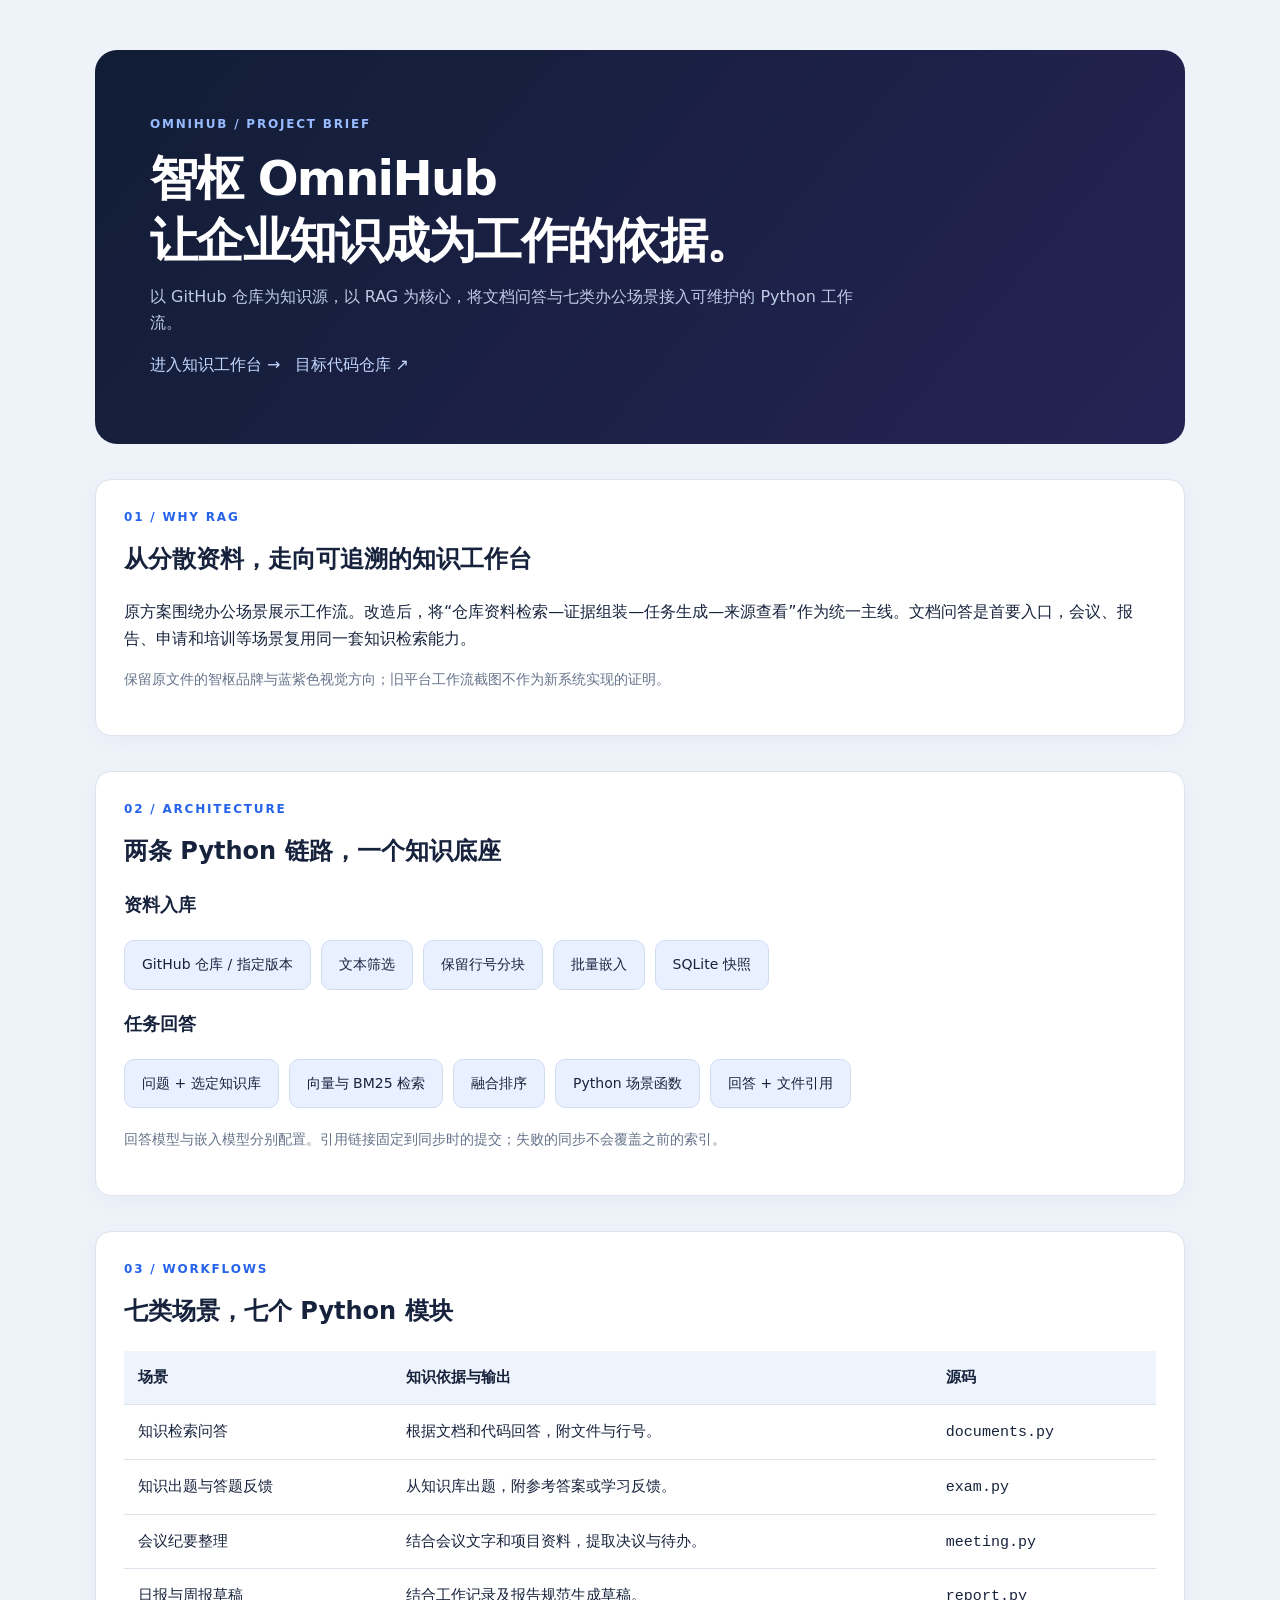
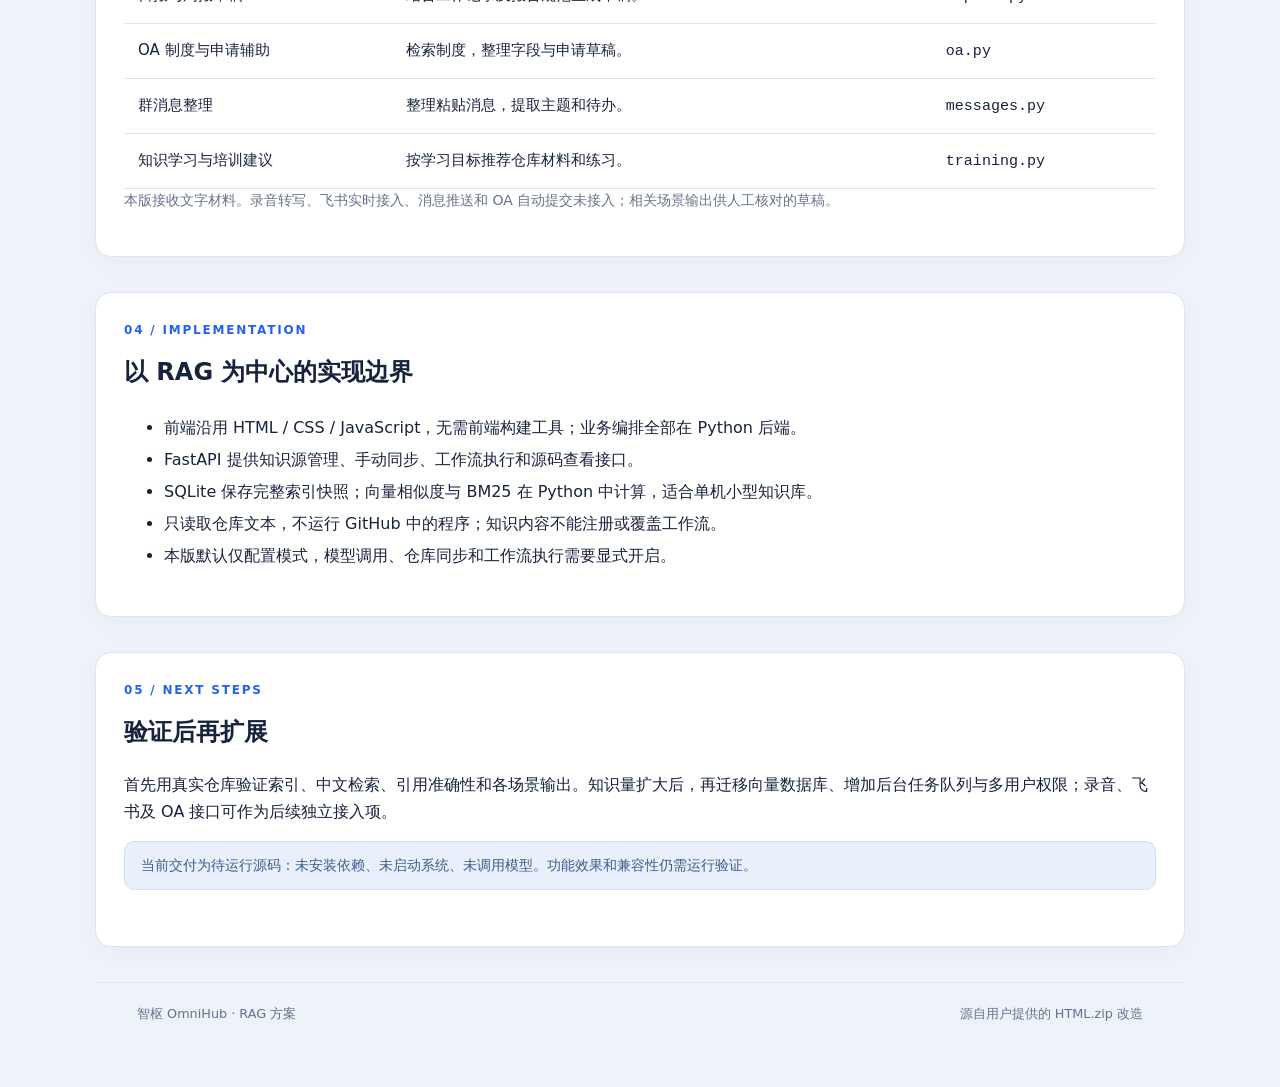
==== frontend/report.html @ 3ef0e48c "Add RAG workspace and project presentation frontend" ====
<!doctype html>
<html lang="zh-CN">
<head><meta charset="utf-8"><meta name="viewport" content="width=device-width, initial-scale=1"><meta name="description" content="智枢 OmniHub RAG 系统项目方案：GitHub 知识库、Python 工作流与可配置模型。"><title>智枢 OmniHub · RAG 项目方案</title><link rel="stylesheet" href="./style.css"></head>
<body class="report-body"><main class="report-wrap">
  <header class="report-hero"><div class="eyebrow">OMNIHUB / PROJECT BRIEF</div><h1>智枢 OmniHub<br>让企业知识成为工作的依据。</h1><p>以 GitHub 仓库为知识源，以 RAG 为核心，将文档问答与七类办公场景接入可维护的 Python 工作流。</p><div class="report-actions"><a href="./index.html">进入知识工作台 →</a><a href="https://github.com/XRH-RGB/zhengli" target="_blank" rel="noopener noreferrer">目标代码仓库 ↗</a></div></header>
  <section class="report-section panel"><div class="eyebrow">01 / WHY RAG</div><h2>从分散资料，走向可追溯的知识工作台</h2><p>原方案围绕办公场景展示工作流。改造后，将“仓库资料检索—证据组装—任务生成—来源查看”作为统一主线。文档问答是首要入口，会议、报告、申请和培训等场景复用同一套知识检索能力。</p><p class="muted">保留原文件的智枢品牌与蓝紫色视觉方向；旧平台工作流截图不作为新系统实现的证明。</p></section>
  <section class="report-section panel"><div class="eyebrow">02 / ARCHITECTURE</div><h2>两条 Python 链路，一个知识底座</h2><h3>资料入库</h3><div class="architecture-flow"><span>GitHub 仓库 / 指定版本</span><span>文本筛选</span><span>保留行号分块</span><span>批量嵌入</span><span>SQLite 快照</span></div><h3>任务回答</h3><div class="architecture-flow"><span>问题 + 选定知识库</span><span>向量与 BM25 检索</span><span>融合排序</span><span>Python 场景函数</span><span>回答 + 文件引用</span></div><p class="muted">回答模型与嵌入模型分别配置。引用链接固定到同步时的提交；失败的同步不会覆盖之前的索引。</p></section>
  <section class="report-section panel"><div class="eyebrow">03 / WORKFLOWS</div><h2>七类场景，七个 Python 模块</h2><div class="table-wrap"><table class="report-table"><thead><tr><th>场景</th><th>知识依据与输出</th><th>源码</th></tr></thead><tbody>
    <tr><td>知识检索问答</td><td>根据文档和代码回答，附文件与行号。</td><td><code>documents.py</code></td></tr>
    <tr><td>知识出题与答题反馈</td><td>从知识库出题，附参考答案或学习反馈。</td><td><code>exam.py</code></td></tr>
    <tr><td>会议纪要整理</td><td>结合会议文字和项目资料，提取决议与待办。</td><td><code>meeting.py</code></td></tr>
    <tr><td>日报与周报草稿</td><td>结合工作记录及报告规范生成草稿。</td><td><code>report.py</code></td></tr>
    <tr><td>OA 制度与申请辅助</td><td>检索制度，整理字段与申请草稿。</td><td><code>oa.py</code></td></tr>
    <tr><td>群消息整理</td><td>整理粘贴消息，提取主题和待办。</td><td><code>messages.py</code></td></tr>
    <tr><td>知识学习与培训建议</td><td>按学习目标推荐仓库材料和练习。</td><td><code>training.py</code></td></tr>
  </tbody></table></div><p class="muted">本版接收文字材料。录音转写、飞书实时接入、消息推送和 OA 自动提交未接入；相关场景输出供人工核对的草稿。</p></section>
  <section class="report-section panel"><div class="eyebrow">04 / IMPLEMENTATION</div><h2>以 RAG 为中心的实现边界</h2><ul class="report-list"><li>前端沿用 HTML / CSS / JavaScript，无需前端构建工具；业务编排全部在 Python 后端。</li><li>FastAPI 提供知识源管理、手动同步、工作流执行和源码查看接口。</li><li>SQLite 保存完整索引快照；向量相似度与 BM25 在 Python 中计算，适合单机小型知识库。</li><li>只读取仓库文本，不运行 GitHub 中的程序；知识内容不能注册或覆盖工作流。</li><li>本版默认仅配置模式，模型调用、仓库同步和工作流执行需要显式开启。</li></ul></section>
  <section class="report-section panel"><div class="eyebrow">05 / NEXT STEPS</div><h2>验证后再扩展</h2><p>首先用真实仓库验证索引、中文检索、引用准确性和各场景输出。知识量扩大后，再迁移向量数据库、增加后台任务队列与多用户权限；录音、飞书及 OA 接口可作为后续独立接入项。</p><div class="notice">当前交付为待运行源码：未安装依赖、未启动系统、未调用模型。功能效果和兼容性仍需运行验证。</div></section>
  <footer class="footer"><span>智枢 OmniHub · RAG 方案</span><span>源自用户提供的 HTML.zip 改造</span></footer>
</main></body></html>
---- frontend/style.css ----
:root{--bg:#eef2f9;--surface:#fff;--accent:#2563eb;--purple:#7c3aed;--ink:#17233d;--muted:#65738a;--line:#dde4ee;--nav:#111d35;--soft:#f7f9fd;--radius:16px;--shadow:0 6px 26px #24365a08;font-family:"Noto Sans SC","Microsoft YaHei",system-ui,sans-serif;color:var(--ink);font-size:16px;line-height:1.65}
*{box-sizing:border-box}body{margin:0;background:var(--bg)}button,input,select,textarea{font:inherit}button,a,input,select,textarea{-webkit-tap-highlight-color:transparent}button{cursor:pointer}a{color:var(--accent);text-decoration:none}a:hover{text-decoration:underline}button:disabled{cursor:not-allowed;opacity:.5}button:focus-visible,a:focus-visible{outline:3px solid #809eff;outline-offset:4px}input:focus,textarea:focus,select:focus{outline:2px solid #97b5fa;outline-offset:1px}h1,h2,h3,p{margin-top:0}h1{font-size:clamp(1.8rem,3vw,2.4rem);line-height:1.3;letter-spacing:-.035em;margin-bottom:12px}h2{font-size:1.15rem;margin-bottom:0}h3{font-size:1.1rem}p{margin-bottom:16px}small{font-size:.875rem;color:var(--muted)}[hidden]{display:none!important}.skip{position:absolute;left:20px;top:-100px;z-index:20;background:white;padding:12px}.skip:focus{top:10px}.sidebar{width:250px;position:fixed;inset:0 auto 0 0;background:var(--nav);color:white;display:flex;flex-direction:column;padding:36px 22px;z-index:3}.brand{display:flex;align-items:center;gap:13px;color:white;font-size:1.5rem;font-weight:750;margin-bottom:58px}.brand:hover{text-decoration:none}.brand-mark{background:linear-gradient(145deg,#3876f6,#7755e9);display:grid;place-items:center;width:46px;height:46px;border-radius:14px;font-size:1.3rem}.brand small{display:block;color:#b0bed6;font-size:.75rem;letter-spacing:.1em}.nav-label{font-size:.875rem;color:#8396b6;padding:0 12px;margin-bottom:14px}.nav-item{display:flex;align-items:center;gap:12px;padding:13px 14px;margin:6px 0;border-radius:10px;color:#b8c7df;font-size:.94rem}.nav-item span{font-size:1.1rem;width:20px;text-align:center}.nav-item:hover{color:white;background:#1c2d49;text-decoration:none}.nav-item.active{background:#284f97;color:white;box-shadow:inset 3px 0 #76a7ff}.sidebar-bottom{margin-top:auto;padding:24px 10px 0;border-top:1px solid #293751;display:grid;gap:12px;font-size:.875rem}.sidebar-bottom a{color:#bccded}.sidebar-bottom p{color:#8194b4;margin:15px 0 0;font-size:.8rem}.shell{margin-left:250px}.topbar{height:84px;padding:0 42px;display:flex;align-items:center;justify-content:space-between;border-bottom:1px solid var(--line);background:#ffffffbb}.eyebrow{font-size:.75rem;font-weight:750;letter-spacing:.15em;color:var(--accent);margin-bottom:12px}.topbar .eyebrow{margin:0}.top-separator{color:#aab6ca;padding:0 16px}.top-actions{display:flex;gap:14px;align-items:center}.status,.pill{font-size:.8rem;font-weight:600;border-radius:30px;padding:5px 12px;display:inline-flex;align-items:center;gap:7px;white-space:nowrap;background:#e9efff;color:#365baf}.status:before{content:"";width:6px;height:6px;background:currentColor;border-radius:50%}.status.online{background:#e1f4ee;color:#18765d}.status.neutral{background:#eef0f5;color:#68768b}.status.locked{background:#fff1d8;color:#946000}main{max-width:1450px;margin:0 auto;padding:28px 42px 48px}.notice{font-size:.875rem;border:1px solid #d2dff7;background:#e9f0fc;color:#3a5b8d;padding:12px 16px;border-radius:10px;margin-bottom:28px;overflow-wrap:anywhere}.notice.error{background:#fff0ed;border-color:#f3c1b8;color:#9a3022}.page-heading{display:flex;align-items:center;justify-content:space-between;gap:24px;margin:34px 0 28px}.page-heading p{color:var(--muted);margin:0}.workspace-grid{display:grid;grid-template-columns:minmax(0,1.65fr) minmax(260px,1fr);gap:22px}.panel{background:var(--surface);border:1px solid var(--line);border-radius:var(--radius);padding:28px;box-shadow:var(--shadow);min-width:0}.panel-heading{display:flex;align-items:center;justify-content:space-between;gap:16px;margin-bottom:22px}.muted{color:var(--muted);font-size:.875rem}.mono,code{font-family:Consolas,"JetBrains Mono",monospace}label{display:block;font-size:.875rem;font-weight:600;margin:18px 0 8px}input,textarea,select{display:block;width:100%;border:1px solid #cfd9e8;background:var(--soft);color:var(--ink);border-radius:9px;padding:11px 13px;min-height:46px}textarea{resize:vertical;line-height:1.7}input::placeholder,textarea::placeholder{color:#8490a3}select[multiple]{padding:5px;height:104px}select[multiple] option{padding:5px 8px;border-radius:4px}.form-row{display:flex;gap:18px;align-items:start}.grow{flex:1;min-width:0}.form-footer{display:flex;justify-content:space-between;align-items:center;gap:20px;margin-top:23px}.button{border:1px solid transparent;padding:10px 19px;border-radius:9px;font-size:.875rem;font-weight:650;white-space:nowrap;transition:background .15s}.button.primary{background:var(--accent);color:white;box-shadow:0 3px 10px #2563eb20}.button.primary:hover:not(:disabled){background:#1b51c8}.button.secondary{background:white;color:#42536f;border-color:var(--line)}.button.secondary:hover:not(:disabled){background:#eff4fc}.button.small{padding:7px 12px;font-size:.8rem}.button.danger{color:#aa4335;background:#fff4f1;border-color:#f2d5cf}.evidence-guide{background:linear-gradient(155deg,#f5f7ff,#edf2ff);border-color:#d4dff7;position:relative;overflow:hidden}.evidence-guide h2{font-size:1.6rem;line-height:1.6;letter-spacing:-.03em}.pipeline{list-style:none;padding:0;margin:26px 0}.pipeline li{position:relative;border-left:1px solid #c4d1ee;padding:0 0 22px 24px;margin-left:7px}.pipeline li:last-child{border-color:transparent;padding-bottom:0}.pipeline li:before{content:"";position:absolute;left:-5px;top:7px;width:9px;height:9px;background:var(--accent);border:2px solid #edf2ff;border-radius:50%}.pipeline b{display:block;font-size:.94rem}.pipeline span{display:block;color:var(--muted);font-size:.875rem}.text-link{font-size:.875rem;font-weight:600}.result-panel{margin-top:22px}.answer{white-space:pre-wrap;overflow-wrap:anywhere;line-height:1.9;font-size:1rem}.empty{color:var(--muted);padding:35px 10px;text-align:center;font-size:.94rem}.sources{display:grid;grid-template-columns:repeat(2,minmax(0,1fr));gap:12px;margin-top:22px}.source-card{border:1px solid var(--line);border-radius:10px;padding:14px;background:var(--soft);min-width:0}.source-card a{font-size:.875rem;font-weight:650;overflow-wrap:anywhere}.source-card p{font-size:.75rem;color:var(--muted);margin:5px 0}.source-card pre{white-space:pre-wrap;overflow-wrap:anywhere;max-height:240px;overflow:auto;font-size:.8rem;margin:10px 0 0}.stats{display:grid;grid-template-columns:repeat(3,1fr);gap:20px;margin-bottom:22px}.stats .panel{padding:20px 28px;display:flex;align-items:center;justify-content:space-between}.stats span{font-size:.875rem;color:var(--muted)}.stats strong{font-size:1.7rem;font-weight:650}.repository-list{display:grid;gap:16px;margin-top:24px}.repository-card header{display:flex;align-items:center;justify-content:space-between;gap:15px}.repository-card h3{margin:0;overflow-wrap:anywhere}.repository-card p{font-size:.875rem;color:var(--muted);overflow-wrap:anywhere;margin:8px 0 0}.repository-actions{display:flex;gap:10px;flex-wrap:wrap;margin-top:18px}.workflow-grid{display:grid;grid-template-columns:repeat(3,minmax(0,1fr));gap:14px;margin-bottom:24px}.workflow-card{padding:20px;text-align:left;border:1px solid var(--line);background:white;border-radius:12px;min-width:0;color:var(--ink)}.workflow-card.selected{border-color:var(--accent);background:#edf3ff;box-shadow:0 0 0 1px var(--accent)}.workflow-card .number{color:var(--accent);font-family:Consolas,monospace;font-size:.8rem;display:block;margin-bottom:10px}.workflow-card b{display:block;margin-bottom:8px}.workflow-card p{font-size:.875rem;color:var(--muted);margin:0}.workflow-workspace{grid-template-columns:1fr 1fr}.step-list{list-style:none;padding:0;display:flex;gap:7px;flex-wrap:wrap;font-size:.75rem;color:#49669b}.step-list li{padding:4px 9px;background:#edf2fc;border-radius:5px}.code-panel{background:#15223b;border-color:#15223b;color:#edf3ff}.code-panel .muted{color:#a6b7d4;overflow-wrap:anywhere}.code-panel a{color:#99bcff;font-size:.875rem}.code-panel pre{overflow:auto;white-space:pre-wrap;overflow-wrap:anywhere;tab-size:4;font-size:.8rem;line-height:1.85;max-height:700px}.settings-list{margin:0 0 25px}.settings-list div{display:flex;gap:20px;justify-content:space-between;padding:15px 0;border-bottom:1px solid var(--line)}.settings-list dt{color:var(--muted);font-size:.875rem;flex-shrink:0}.settings-list dd{margin:0;overflow-wrap:anywhere;text-align:right}.setup-list{padding-left:22px}.setup-list li{padding-left:7px;margin-bottom:18px;font-size:.94rem}.setup-list code{background:#edf1f8;padding:2px 4px;font-size:.875rem;overflow-wrap:anywhere}.footer{border-top:1px solid var(--line);padding:20px 42px;display:flex;justify-content:space-between;color:var(--muted);font-size:.8rem}.report-body{background:var(--bg)}.report-wrap{max-width:1150px;margin:auto;padding:50px 30px}.report-hero{background:linear-gradient(130deg,#111d35,#252354);color:white;padding:65px 55px;border-radius:22px;margin-bottom:28px}.report-hero .eyebrow{color:#98bbff}.report-hero h1{font-size:3rem}.report-hero p{color:#becce6;max-width:720px}.report-section{margin:35px 0}.report-section h2{font-size:1.5rem;margin-bottom:20px}.architecture-flow{display:flex;gap:10px;flex-wrap:wrap;margin:20px 0}.architecture-flow span{padding:12px 17px;background:#e9f0ff;border-radius:10px;border:1px solid #d1dcf1;font-size:.875rem}.report-table{width:100%;border-collapse:collapse;font-size:.94rem}.report-table th,.report-table td{border-bottom:1px solid var(--line);padding:14px;text-align:left;vertical-align:top}.report-table th{background:#eff4fc}.table-wrap{overflow:auto}.report-actions{display:flex;gap:14px;flex-wrap:wrap}.report-actions a{color:#c2d7ff}.report-list{line-height:2}
@media(min-width:1600px){main{padding-top:35px}.page-heading{margin-top:45px}}@media(max-width:1150px){.sidebar{width:218px;padding:30px 16px}.shell{margin-left:218px}main{padding:24px}.topbar{padding:0 24px}.workspace-grid{grid-template-columns:1fr}.evidence-guide{display:none}.workflow-workspace{grid-template-columns:1fr 1fr}.workflow-grid{grid-template-columns:repeat(2,minmax(0,1fr))}.panel{padding:24px}.footer{padding:20px 24px}}@media(max-width:760px){.sidebar{position:relative;width:auto;padding:18px}.brand{margin-bottom:16px;font-size:1.25rem}.brand-mark{width:38px;height:38px}.sidebar nav{display:grid;grid-template-columns:repeat(2,1fr);gap:5px}.nav-item{margin:0;font-size:.875rem;padding:9px}.nav-label,.sidebar-bottom{display:none}.shell{margin-left:0}.topbar{height:auto;min-height:70px;padding:15px 18px;gap:14px;flex-wrap:wrap}.topbar .eyebrow,.top-separator{display:none}.top-actions{gap:8px}main{padding:18px}.page-heading{margin:24px 0;align-items:start}.page-heading .pill{display:none}.panel{padding:20px}.form-row,.form-footer{flex-direction:column;align-items:stretch}.form-row>div{width:100%}.sources,.workflow-workspace{grid-template-columns:1fr}.stats{gap:8px}.stats .panel{padding:15px 10px;flex-direction:column;gap:5px}.workflow-grid{grid-template-columns:1fr}.repository-card header{align-items:start;flex-direction:column}.footer{padding:18px;gap:12px;flex-wrap:wrap}.report-wrap{padding:22px 16px}.report-hero{padding:35px 25px}.report-hero h1{font-size:2.1rem}.report-table th,.report-table td{min-width:130px}}
@media(prefers-reduced-motion:reduce){*{scroll-behavior:auto!important;transition:none!important}}
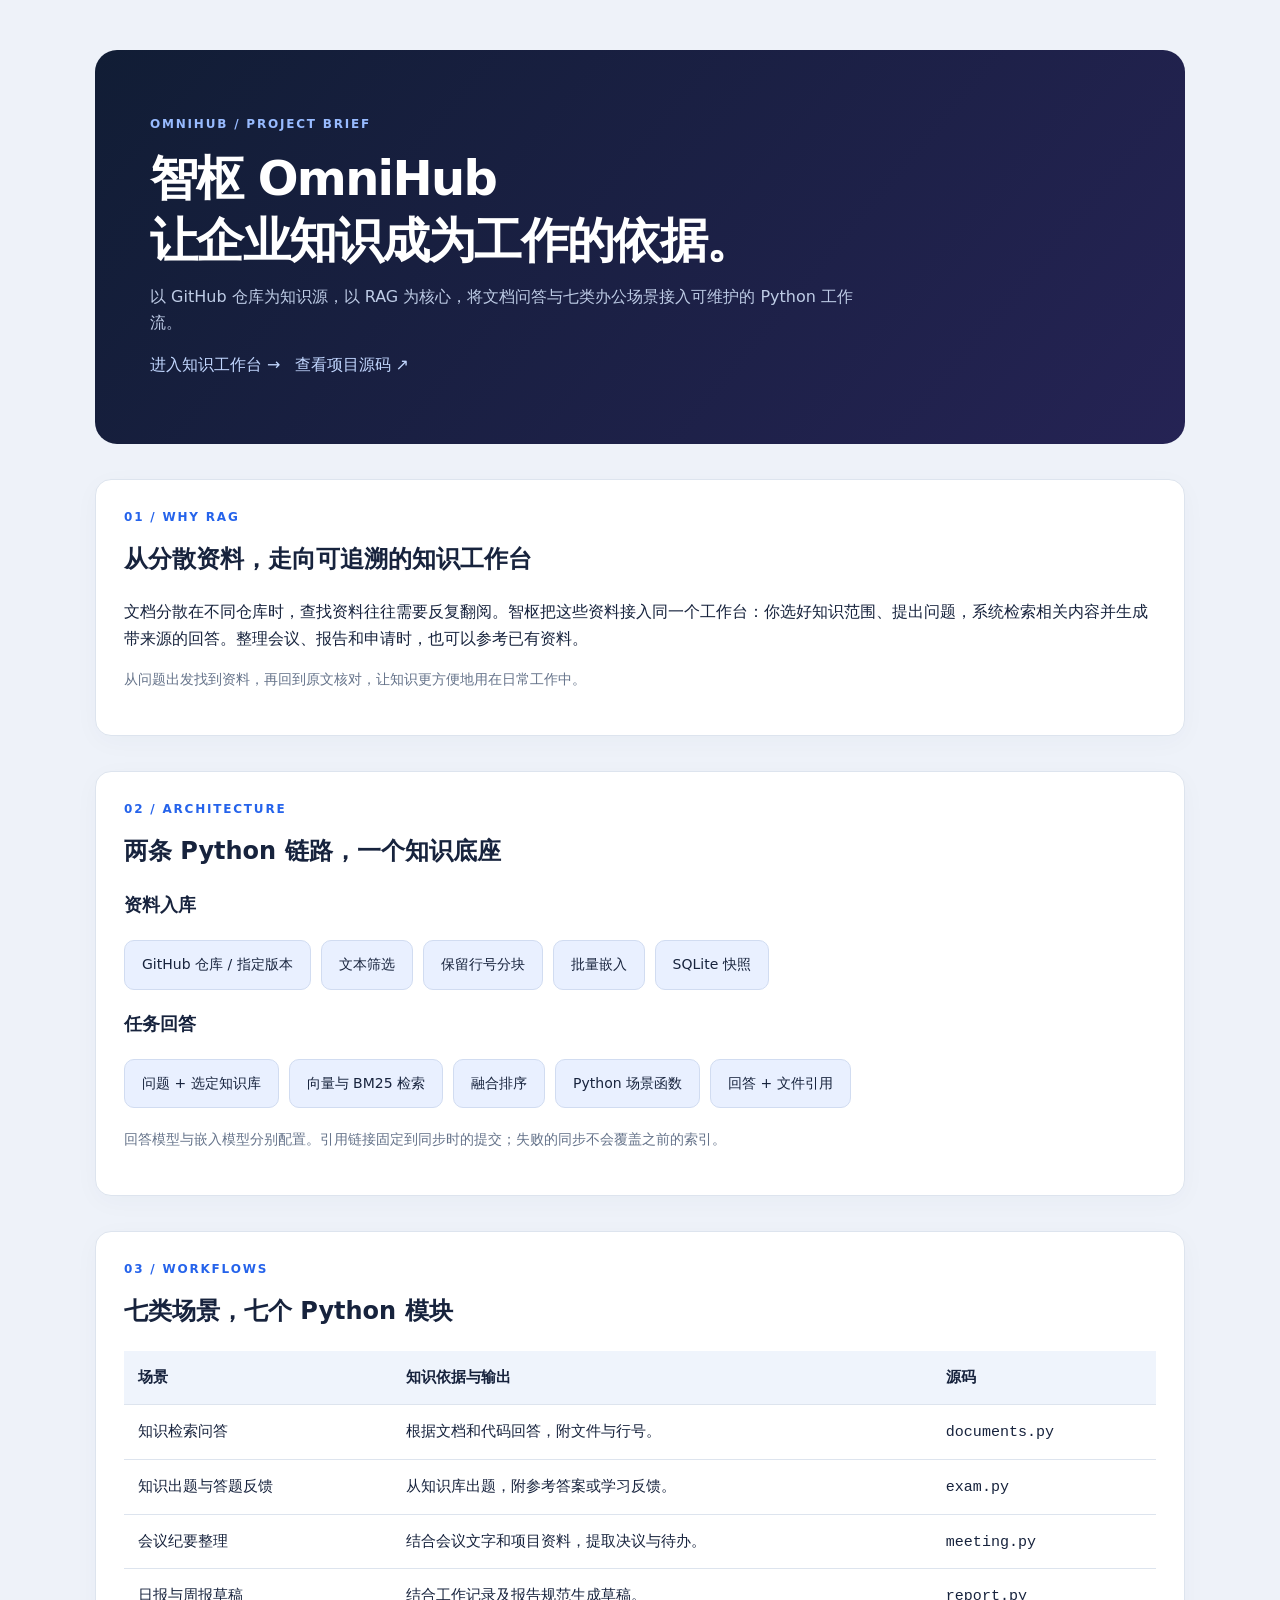
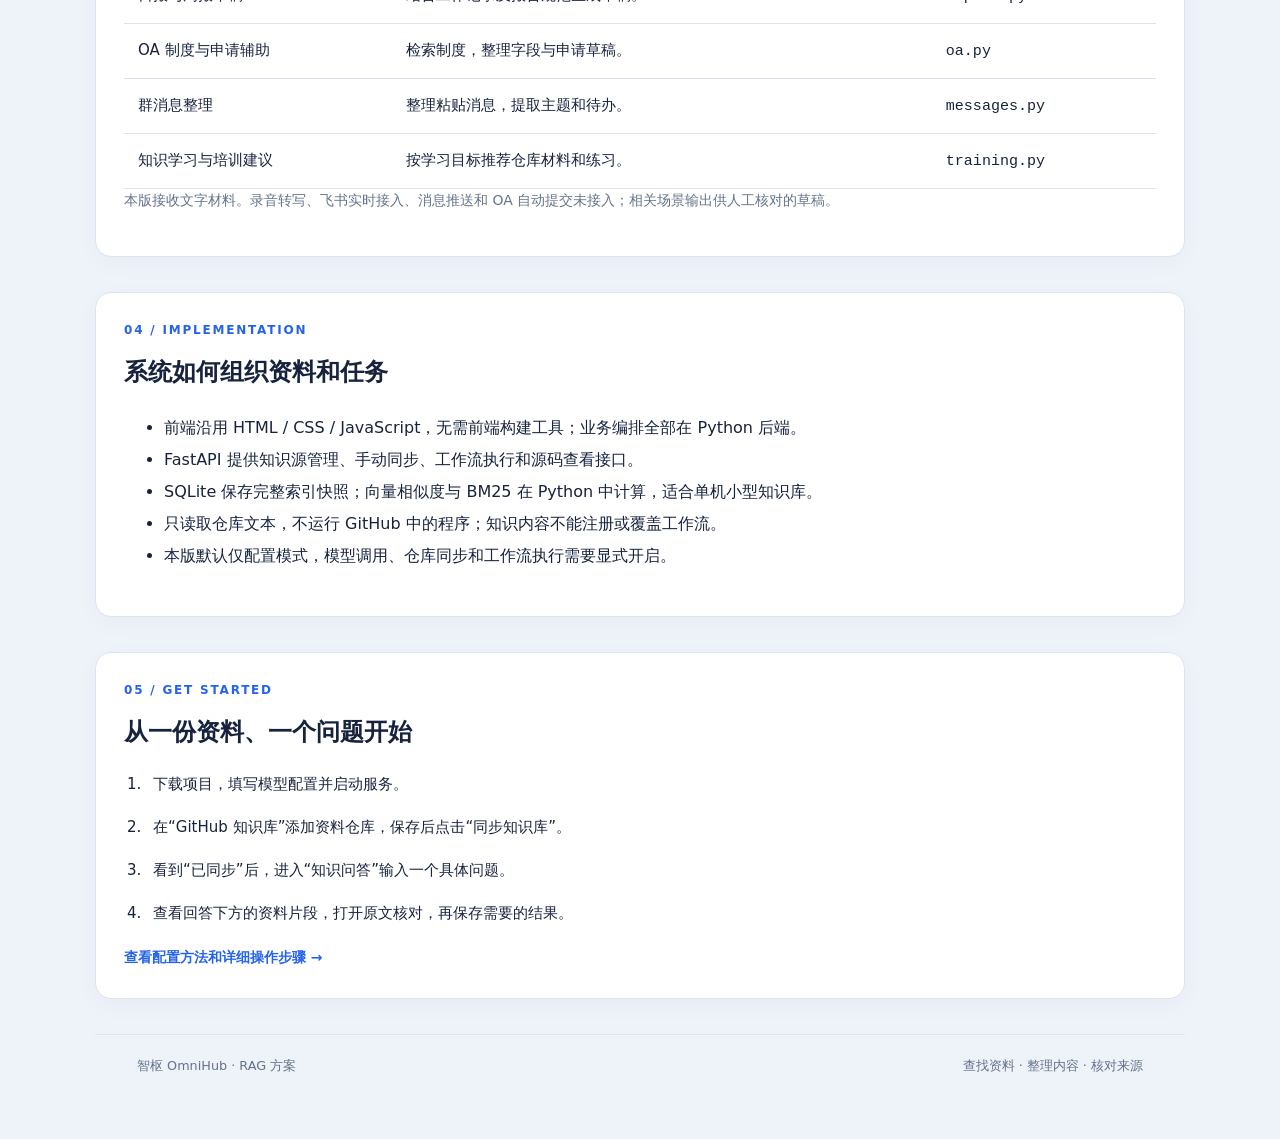
==== commit a53f3e3c: "调整页面表达并补充手动操作步骤" ====
--- a/frontend/report.html
+++ b/frontend/report.html
@@ -1,20 +1,20 @@
-<!doctype html>
-<html lang="zh-CN">
-<head><meta charset="utf-8"><meta name="viewport" content="width=device-width, initial-scale=1"><meta name="description" content="智枢 OmniHub RAG 系统项目方案：GitHub 知识库、Python 工作流与可配置模型。"><title>智枢 OmniHub · RAG 项目方案</title><link rel="stylesheet" href="./style.css"></head>
-<body class="report-body"><main class="report-wrap">
-  <header class="report-hero"><div class="eyebrow">OMNIHUB / PROJECT BRIEF</div><h1>智枢 OmniHub<br>让企业知识成为工作的依据。</h1><p>以 GitHub 仓库为知识源，以 RAG 为核心，将文档问答与七类办公场景接入可维护的 Python 工作流。</p><div class="report-actions"><a href="./index.html">进入知识工作台 →</a><a href="https://github.com/XRH-RGB/zhengli" target="_blank" rel="noopener noreferrer">目标代码仓库 ↗</a></div></header>
-  <section class="report-section panel"><div class="eyebrow">01 / WHY RAG</div><h2>从分散资料，走向可追溯的知识工作台</h2><p>原方案围绕办公场景展示工作流。改造后，将“仓库资料检索—证据组装—任务生成—来源查看”作为统一主线。文档问答是首要入口，会议、报告、申请和培训等场景复用同一套知识检索能力。</p><p class="muted">保留原文件的智枢品牌与蓝紫色视觉方向；旧平台工作流截图不作为新系统实现的证明。</p></section>
-  <section class="report-section panel"><div class="eyebrow">02 / ARCHITECTURE</div><h2>两条 Python 链路，一个知识底座</h2><h3>资料入库</h3><div class="architecture-flow"><span>GitHub 仓库 / 指定版本</span><span>文本筛选</span><span>保留行号分块</span><span>批量嵌入</span><span>SQLite 快照</span></div><h3>任务回答</h3><div class="architecture-flow"><span>问题 + 选定知识库</span><span>向量与 BM25 检索</span><span>融合排序</span><span>Python 场景函数</span><span>回答 + 文件引用</span></div><p class="muted">回答模型与嵌入模型分别配置。引用链接固定到同步时的提交；失败的同步不会覆盖之前的索引。</p></section>
-  <section class="report-section panel"><div class="eyebrow">03 / WORKFLOWS</div><h2>七类场景，七个 Python 模块</h2><div class="table-wrap"><table class="report-table"><thead><tr><th>场景</th><th>知识依据与输出</th><th>源码</th></tr></thead><tbody>
-    <tr><td>知识检索问答</td><td>根据文档和代码回答，附文件与行号。</td><td><code>documents.py</code></td></tr>
-    <tr><td>知识出题与答题反馈</td><td>从知识库出题，附参考答案或学习反馈。</td><td><code>exam.py</code></td></tr>
-    <tr><td>会议纪要整理</td><td>结合会议文字和项目资料，提取决议与待办。</td><td><code>meeting.py</code></td></tr>
-    <tr><td>日报与周报草稿</td><td>结合工作记录及报告规范生成草稿。</td><td><code>report.py</code></td></tr>
-    <tr><td>OA 制度与申请辅助</td><td>检索制度，整理字段与申请草稿。</td><td><code>oa.py</code></td></tr>
-    <tr><td>群消息整理</td><td>整理粘贴消息，提取主题和待办。</td><td><code>messages.py</code></td></tr>
-    <tr><td>知识学习与培训建议</td><td>按学习目标推荐仓库材料和练习。</td><td><code>training.py</code></td></tr>
-  </tbody></table></div><p class="muted">本版接收文字材料。录音转写、飞书实时接入、消息推送和 OA 自动提交未接入；相关场景输出供人工核对的草稿。</p></section>
-  <section class="report-section panel"><div class="eyebrow">04 / IMPLEMENTATION</div><h2>以 RAG 为中心的实现边界</h2><ul class="report-list"><li>前端沿用 HTML / CSS / JavaScript，无需前端构建工具；业务编排全部在 Python 后端。</li><li>FastAPI 提供知识源管理、手动同步、工作流执行和源码查看接口。</li><li>SQLite 保存完整索引快照；向量相似度与 BM25 在 Python 中计算，适合单机小型知识库。</li><li>只读取仓库文本，不运行 GitHub 中的程序；知识内容不能注册或覆盖工作流。</li><li>本版默认仅配置模式，模型调用、仓库同步和工作流执行需要显式开启。</li></ul></section>
-  <section class="report-section panel"><div class="eyebrow">05 / NEXT STEPS</div><h2>验证后再扩展</h2><p>首先用真实仓库验证索引、中文检索、引用准确性和各场景输出。知识量扩大后，再迁移向量数据库、增加后台任务队列与多用户权限；录音、飞书及 OA 接口可作为后续独立接入项。</p><div class="notice">当前交付为待运行源码：未安装依赖、未启动系统、未调用模型。功能效果和兼容性仍需运行验证。</div></section>
-  <footer class="footer"><span>智枢 OmniHub · RAG 方案</span><span>源自用户提供的 HTML.zip 改造</span></footer>
-</main></body></html>
+<!doctype html>
+<html lang="zh-CN">
+<head><meta charset="utf-8"><meta name="viewport" content="width=device-width, initial-scale=1"><meta name="description" content="智枢 OmniHub RAG 系统项目方案：GitHub 知识库、Python 工作流与可配置模型。"><title>智枢 OmniHub · RAG 知识工作台</title><link rel="stylesheet" href="./style.css"></head>
+<body class="report-body"><main class="report-wrap">
+  <header class="report-hero"><div class="eyebrow">OMNIHUB / PROJECT BRIEF</div><h1>智枢 OmniHub<br>让企业知识成为工作的依据。</h1><p>以 GitHub 仓库为知识源，以 RAG 为核心，将文档问答与七类办公场景接入可维护的 Python 工作流。</p><div class="report-actions"><a href="./index.html">进入知识工作台 →</a><a href="https://github.com/XRH-RGB/zhengli" target="_blank" rel="noopener noreferrer">查看项目源码 ↗</a></div></header>
+  <section class="report-section panel"><div class="eyebrow">01 / WHY RAG</div><h2>从分散资料，走向可追溯的知识工作台</h2><p>文档分散在不同仓库时，查找资料往往需要反复翻阅。智枢把这些资料接入同一个工作台：你选好知识范围、提出问题，系统检索相关内容并生成带来源的回答。整理会议、报告和申请时，也可以参考已有资料。</p><p class="muted">从问题出发找到资料，再回到原文核对，让知识更方便地用在日常工作中。</p></section>
+  <section class="report-section panel"><div class="eyebrow">02 / ARCHITECTURE</div><h2>两条 Python 链路，一个知识底座</h2><h3>资料入库</h3><div class="architecture-flow"><span>GitHub 仓库 / 指定版本</span><span>文本筛选</span><span>保留行号分块</span><span>批量嵌入</span><span>SQLite 快照</span></div><h3>任务回答</h3><div class="architecture-flow"><span>问题 + 选定知识库</span><span>向量与 BM25 检索</span><span>融合排序</span><span>Python 场景函数</span><span>回答 + 文件引用</span></div><p class="muted">回答模型与嵌入模型分别配置。引用链接固定到同步时的提交；失败的同步不会覆盖之前的索引。</p></section>
+  <section class="report-section panel"><div class="eyebrow">03 / WORKFLOWS</div><h2>七类场景，七个 Python 模块</h2><div class="table-wrap"><table class="report-table"><thead><tr><th>场景</th><th>知识依据与输出</th><th>源码</th></tr></thead><tbody>
+    <tr><td>知识检索问答</td><td>根据文档和代码回答，附文件与行号。</td><td><code>documents.py</code></td></tr>
+    <tr><td>知识出题与答题反馈</td><td>从知识库出题，附参考答案或学习反馈。</td><td><code>exam.py</code></td></tr>
+    <tr><td>会议纪要整理</td><td>结合会议文字和项目资料，提取决议与待办。</td><td><code>meeting.py</code></td></tr>
+    <tr><td>日报与周报草稿</td><td>结合工作记录及报告规范生成草稿。</td><td><code>report.py</code></td></tr>
+    <tr><td>OA 制度与申请辅助</td><td>检索制度，整理字段与申请草稿。</td><td><code>oa.py</code></td></tr>
+    <tr><td>群消息整理</td><td>整理粘贴消息，提取主题和待办。</td><td><code>messages.py</code></td></tr>
+    <tr><td>知识学习与培训建议</td><td>按学习目标推荐仓库材料和练习。</td><td><code>training.py</code></td></tr>
+  </tbody></table></div><p class="muted">本版接收文字材料。录音转写、飞书实时接入、消息推送和 OA 自动提交未接入；相关场景输出供人工核对的草稿。</p></section>
+  <section class="report-section panel"><div class="eyebrow">04 / IMPLEMENTATION</div><h2>系统如何组织资料和任务</h2><ul class="report-list"><li>前端沿用 HTML / CSS / JavaScript，无需前端构建工具；业务编排全部在 Python 后端。</li><li>FastAPI 提供知识源管理、手动同步、工作流执行和源码查看接口。</li><li>SQLite 保存完整索引快照；向量相似度与 BM25 在 Python 中计算，适合单机小型知识库。</li><li>只读取仓库文本，不运行 GitHub 中的程序；知识内容不能注册或覆盖工作流。</li><li>本版默认仅配置模式，模型调用、仓库同步和工作流执行需要显式开启。</li></ul></section>
+  <section class="report-section panel"><div class="eyebrow">05 / GET STARTED</div><h2>从一份资料、一个问题开始</h2><ol class="setup-list"><li>下载项目，填写模型配置并启动服务。</li><li>在“GitHub 知识库”添加资料仓库，保存后点击“同步知识库”。</li><li>看到“已同步”后，进入“知识问答”输入一个具体问题。</li><li>查看回答下方的资料片段，打开原文核对，再保存需要的结果。</li></ol><a class="text-link" href="./index.html#settings">查看配置方法和详细操作步骤 →</a></section>
+  <footer class="footer"><span>智枢 OmniHub · RAG 方案</span><span>查找资料 · 整理内容 · 核对来源</span></footer>
+</main></body></html>
--- a/frontend/style.css
+++ b/frontend/style.css
@@ -1,4 +1,6 @@
-:root{--bg:#eef2f9;--surface:#fff;--accent:#2563eb;--purple:#7c3aed;--ink:#17233d;--muted:#65738a;--line:#dde4ee;--nav:#111d35;--soft:#f7f9fd;--radius:16px;--shadow:0 6px 26px #24365a08;font-family:"Noto Sans SC","Microsoft YaHei",system-ui,sans-serif;color:var(--ink);font-size:16px;line-height:1.65}
-*{box-sizing:border-box}body{margin:0;background:var(--bg)}button,input,select,textarea{font:inherit}button,a,input,select,textarea{-webkit-tap-highlight-color:transparent}button{cursor:pointer}a{color:var(--accent);text-decoration:none}a:hover{text-decoration:underline}button:disabled{cursor:not-allowed;opacity:.5}button:focus-visible,a:focus-visible{outline:3px solid #809eff;outline-offset:4px}input:focus,textarea:focus,select:focus{outline:2px solid #97b5fa;outline-offset:1px}h1,h2,h3,p{margin-top:0}h1{font-size:clamp(1.8rem,3vw,2.4rem);line-height:1.3;letter-spacing:-.035em;margin-bottom:12px}h2{font-size:1.15rem;margin-bottom:0}h3{font-size:1.1rem}p{margin-bottom:16px}small{font-size:.875rem;color:var(--muted)}[hidden]{display:none!important}.skip{position:absolute;left:20px;top:-100px;z-index:20;background:white;padding:12px}.skip:focus{top:10px}.sidebar{width:250px;position:fixed;inset:0 auto 0 0;background:var(--nav);color:white;display:flex;flex-direction:column;padding:36px 22px;z-index:3}.brand{display:flex;align-items:center;gap:13px;color:white;font-size:1.5rem;font-weight:750;margin-bottom:58px}.brand:hover{text-decoration:none}.brand-mark{background:linear-gradient(145deg,#3876f6,#7755e9);display:grid;place-items:center;width:46px;height:46px;border-radius:14px;font-size:1.3rem}.brand small{display:block;color:#b0bed6;font-size:.75rem;letter-spacing:.1em}.nav-label{font-size:.875rem;color:#8396b6;padding:0 12px;margin-bottom:14px}.nav-item{display:flex;align-items:center;gap:12px;padding:13px 14px;margin:6px 0;border-radius:10px;color:#b8c7df;font-size:.94rem}.nav-item span{font-size:1.1rem;width:20px;text-align:center}.nav-item:hover{color:white;background:#1c2d49;text-decoration:none}.nav-item.active{background:#284f97;color:white;box-shadow:inset 3px 0 #76a7ff}.sidebar-bottom{margin-top:auto;padding:24px 10px 0;border-top:1px solid #293751;display:grid;gap:12px;font-size:.875rem}.sidebar-bottom a{color:#bccded}.sidebar-bottom p{color:#8194b4;margin:15px 0 0;font-size:.8rem}.shell{margin-left:250px}.topbar{height:84px;padding:0 42px;display:flex;align-items:center;justify-content:space-between;border-bottom:1px solid var(--line);background:#ffffffbb}.eyebrow{font-size:.75rem;font-weight:750;letter-spacing:.15em;color:var(--accent);margin-bottom:12px}.topbar .eyebrow{margin:0}.top-separator{color:#aab6ca;padding:0 16px}.top-actions{display:flex;gap:14px;align-items:center}.status,.pill{font-size:.8rem;font-weight:600;border-radius:30px;padding:5px 12px;display:inline-flex;align-items:center;gap:7px;white-space:nowrap;background:#e9efff;color:#365baf}.status:before{content:"";width:6px;height:6px;background:currentColor;border-radius:50%}.status.online{background:#e1f4ee;color:#18765d}.status.neutral{background:#eef0f5;color:#68768b}.status.locked{background:#fff1d8;color:#946000}main{max-width:1450px;margin:0 auto;padding:28px 42px 48px}.notice{font-size:.875rem;border:1px solid #d2dff7;background:#e9f0fc;color:#3a5b8d;padding:12px 16px;border-radius:10px;margin-bottom:28px;overflow-wrap:anywhere}.notice.error{background:#fff0ed;border-color:#f3c1b8;color:#9a3022}.page-heading{display:flex;align-items:center;justify-content:space-between;gap:24px;margin:34px 0 28px}.page-heading p{color:var(--muted);margin:0}.workspace-grid{display:grid;grid-template-columns:minmax(0,1.65fr) minmax(260px,1fr);gap:22px}.panel{background:var(--surface);border:1px solid var(--line);border-radius:var(--radius);padding:28px;box-shadow:var(--shadow);min-width:0}.panel-heading{display:flex;align-items:center;justify-content:space-between;gap:16px;margin-bottom:22px}.muted{color:var(--muted);font-size:.875rem}.mono,code{font-family:Consolas,"JetBrains Mono",monospace}label{display:block;font-size:.875rem;font-weight:600;margin:18px 0 8px}input,textarea,select{display:block;width:100%;border:1px solid #cfd9e8;background:var(--soft);color:var(--ink);border-radius:9px;padding:11px 13px;min-height:46px}textarea{resize:vertical;line-height:1.7}input::placeholder,textarea::placeholder{color:#8490a3}select[multiple]{padding:5px;height:104px}select[multiple] option{padding:5px 8px;border-radius:4px}.form-row{display:flex;gap:18px;align-items:start}.grow{flex:1;min-width:0}.form-footer{display:flex;justify-content:space-between;align-items:center;gap:20px;margin-top:23px}.button{border:1px solid transparent;padding:10px 19px;border-radius:9px;font-size:.875rem;font-weight:650;white-space:nowrap;transition:background .15s}.button.primary{background:var(--accent);color:white;box-shadow:0 3px 10px #2563eb20}.button.primary:hover:not(:disabled){background:#1b51c8}.button.secondary{background:white;color:#42536f;border-color:var(--line)}.button.secondary:hover:not(:disabled){background:#eff4fc}.button.small{padding:7px 12px;font-size:.8rem}.button.danger{color:#aa4335;background:#fff4f1;border-color:#f2d5cf}.evidence-guide{background:linear-gradient(155deg,#f5f7ff,#edf2ff);border-color:#d4dff7;position:relative;overflow:hidden}.evidence-guide h2{font-size:1.6rem;line-height:1.6;letter-spacing:-.03em}.pipeline{list-style:none;padding:0;margin:26px 0}.pipeline li{position:relative;border-left:1px solid #c4d1ee;padding:0 0 22px 24px;margin-left:7px}.pipeline li:last-child{border-color:transparent;padding-bottom:0}.pipeline li:before{content:"";position:absolute;left:-5px;top:7px;width:9px;height:9px;background:var(--accent);border:2px solid #edf2ff;border-radius:50%}.pipeline b{display:block;font-size:.94rem}.pipeline span{display:block;color:var(--muted);font-size:.875rem}.text-link{font-size:.875rem;font-weight:600}.result-panel{margin-top:22px}.answer{white-space:pre-wrap;overflow-wrap:anywhere;line-height:1.9;font-size:1rem}.empty{color:var(--muted);padding:35px 10px;text-align:center;font-size:.94rem}.sources{display:grid;grid-template-columns:repeat(2,minmax(0,1fr));gap:12px;margin-top:22px}.source-card{border:1px solid var(--line);border-radius:10px;padding:14px;background:var(--soft);min-width:0}.source-card a{font-size:.875rem;font-weight:650;overflow-wrap:anywhere}.source-card p{font-size:.75rem;color:var(--muted);margin:5px 0}.source-card pre{white-space:pre-wrap;overflow-wrap:anywhere;max-height:240px;overflow:auto;font-size:.8rem;margin:10px 0 0}.stats{display:grid;grid-template-columns:repeat(3,1fr);gap:20px;margin-bottom:22px}.stats .panel{padding:20px 28px;display:flex;align-items:center;justify-content:space-between}.stats span{font-size:.875rem;color:var(--muted)}.stats strong{font-size:1.7rem;font-weight:650}.repository-list{display:grid;gap:16px;margin-top:24px}.repository-card header{display:flex;align-items:center;justify-content:space-between;gap:15px}.repository-card h3{margin:0;overflow-wrap:anywhere}.repository-card p{font-size:.875rem;color:var(--muted);overflow-wrap:anywhere;margin:8px 0 0}.repository-actions{display:flex;gap:10px;flex-wrap:wrap;margin-top:18px}.workflow-grid{display:grid;grid-template-columns:repeat(3,minmax(0,1fr));gap:14px;margin-bottom:24px}.workflow-card{padding:20px;text-align:left;border:1px solid var(--line);background:white;border-radius:12px;min-width:0;color:var(--ink)}.workflow-card.selected{border-color:var(--accent);background:#edf3ff;box-shadow:0 0 0 1px var(--accent)}.workflow-card .number{color:var(--accent);font-family:Consolas,monospace;font-size:.8rem;display:block;margin-bottom:10px}.workflow-card b{display:block;margin-bottom:8px}.workflow-card p{font-size:.875rem;color:var(--muted);margin:0}.workflow-workspace{grid-template-columns:1fr 1fr}.step-list{list-style:none;padding:0;display:flex;gap:7px;flex-wrap:wrap;font-size:.75rem;color:#49669b}.step-list li{padding:4px 9px;background:#edf2fc;border-radius:5px}.code-panel{background:#15223b;border-color:#15223b;color:#edf3ff}.code-panel .muted{color:#a6b7d4;overflow-wrap:anywhere}.code-panel a{color:#99bcff;font-size:.875rem}.code-panel pre{overflow:auto;white-space:pre-wrap;overflow-wrap:anywhere;tab-size:4;font-size:.8rem;line-height:1.85;max-height:700px}.settings-list{margin:0 0 25px}.settings-list div{display:flex;gap:20px;justify-content:space-between;padding:15px 0;border-bottom:1px solid var(--line)}.settings-list dt{color:var(--muted);font-size:.875rem;flex-shrink:0}.settings-list dd{margin:0;overflow-wrap:anywhere;text-align:right}.setup-list{padding-left:22px}.setup-list li{padding-left:7px;margin-bottom:18px;font-size:.94rem}.setup-list code{background:#edf1f8;padding:2px 4px;font-size:.875rem;overflow-wrap:anywhere}.footer{border-top:1px solid var(--line);padding:20px 42px;display:flex;justify-content:space-between;color:var(--muted);font-size:.8rem}.report-body{background:var(--bg)}.report-wrap{max-width:1150px;margin:auto;padding:50px 30px}.report-hero{background:linear-gradient(130deg,#111d35,#252354);color:white;padding:65px 55px;border-radius:22px;margin-bottom:28px}.report-hero .eyebrow{color:#98bbff}.report-hero h1{font-size:3rem}.report-hero p{color:#becce6;max-width:720px}.report-section{margin:35px 0}.report-section h2{font-size:1.5rem;margin-bottom:20px}.architecture-flow{display:flex;gap:10px;flex-wrap:wrap;margin:20px 0}.architecture-flow span{padding:12px 17px;background:#e9f0ff;border-radius:10px;border:1px solid #d1dcf1;font-size:.875rem}.report-table{width:100%;border-collapse:collapse;font-size:.94rem}.report-table th,.report-table td{border-bottom:1px solid var(--line);padding:14px;text-align:left;vertical-align:top}.report-table th{background:#eff4fc}.table-wrap{overflow:auto}.report-actions{display:flex;gap:14px;flex-wrap:wrap}.report-actions a{color:#c2d7ff}.report-list{line-height:2}
-@media(min-width:1600px){main{padding-top:35px}.page-heading{margin-top:45px}}@media(max-width:1150px){.sidebar{width:218px;padding:30px 16px}.shell{margin-left:218px}main{padding:24px}.topbar{padding:0 24px}.workspace-grid{grid-template-columns:1fr}.evidence-guide{display:none}.workflow-workspace{grid-template-columns:1fr 1fr}.workflow-grid{grid-template-columns:repeat(2,minmax(0,1fr))}.panel{padding:24px}.footer{padding:20px 24px}}@media(max-width:760px){.sidebar{position:relative;width:auto;padding:18px}.brand{margin-bottom:16px;font-size:1.25rem}.brand-mark{width:38px;height:38px}.sidebar nav{display:grid;grid-template-columns:repeat(2,1fr);gap:5px}.nav-item{margin:0;font-size:.875rem;padding:9px}.nav-label,.sidebar-bottom{display:none}.shell{margin-left:0}.topbar{height:auto;min-height:70px;padding:15px 18px;gap:14px;flex-wrap:wrap}.topbar .eyebrow,.top-separator{display:none}.top-actions{gap:8px}main{padding:18px}.page-heading{margin:24px 0;align-items:start}.page-heading .pill{display:none}.panel{padding:20px}.form-row,.form-footer{flex-direction:column;align-items:stretch}.form-row>div{width:100%}.sources,.workflow-workspace{grid-template-columns:1fr}.stats{gap:8px}.stats .panel{padding:15px 10px;flex-direction:column;gap:5px}.workflow-grid{grid-template-columns:1fr}.repository-card header{align-items:start;flex-direction:column}.footer{padding:18px;gap:12px;flex-wrap:wrap}.report-wrap{padding:22px 16px}.report-hero{padding:35px 25px}.report-hero h1{font-size:2.1rem}.report-table th,.report-table td{min-width:130px}}
-@media(prefers-reduced-motion:reduce){*{scroll-behavior:auto!important;transition:none!important}}
+:root{--bg:#eef2f9;--surface:#fff;--accent:#2563eb;--purple:#7c3aed;--ink:#17233d;--muted:#65738a;--line:#dde4ee;--nav:#111d35;--soft:#f7f9fd;--radius:16px;--shadow:0 6px 26px #24365a08;font-family:"Noto Sans SC","Microsoft YaHei",system-ui,sans-serif;color:var(--ink);font-size:16px;line-height:1.65}
+*{box-sizing:border-box}body{margin:0;background:var(--bg)}button,input,select,textarea{font:inherit}button,a,input,select,textarea{-webkit-tap-highlight-color:transparent}button{cursor:pointer}a{color:var(--accent);text-decoration:none}a:hover{text-decoration:underline}button:disabled{cursor:not-allowed;opacity:.5}button:focus-visible,a:focus-visible{outline:3px solid #809eff;outline-offset:4px}input:focus,textarea:focus,select:focus{outline:2px solid #97b5fa;outline-offset:1px}h1,h2,h3,p{margin-top:0}h1{font-size:clamp(1.8rem,3vw,2.4rem);line-height:1.3;letter-spacing:-.035em;margin-bottom:12px}h2{font-size:1.15rem;margin-bottom:0}h3{font-size:1.1rem}p{margin-bottom:16px}small{font-size:.875rem;color:var(--muted)}[hidden]{display:none!important}.skip{position:absolute;left:20px;top:-100px;z-index:20;background:white;padding:12px}.skip:focus{top:10px}.sidebar{width:250px;position:fixed;inset:0 auto 0 0;background:var(--nav);color:white;display:flex;flex-direction:column;padding:36px 22px;z-index:3}.brand{display:flex;align-items:center;gap:13px;color:white;font-size:1.5rem;font-weight:750;margin-bottom:58px}.brand:hover{text-decoration:none}.brand-mark{background:linear-gradient(145deg,#3876f6,#7755e9);display:grid;place-items:center;width:46px;height:46px;border-radius:14px;font-size:1.3rem}.brand small{display:block;color:#b0bed6;font-size:.75rem;letter-spacing:.1em}.nav-label{font-size:.875rem;color:#8396b6;padding:0 12px;margin-bottom:14px}.nav-item{display:flex;align-items:center;gap:12px;padding:13px 14px;margin:6px 0;border-radius:10px;color:#b8c7df;font-size:.94rem}.nav-item span{font-size:1.1rem;width:20px;text-align:center}.nav-item:hover{color:white;background:#1c2d49;text-decoration:none}.nav-item.active{background:#284f97;color:white;box-shadow:inset 3px 0 #76a7ff}.sidebar-bottom{margin-top:auto;padding:24px 10px 0;border-top:1px solid #293751;display:grid;gap:12px;font-size:.875rem}.sidebar-bottom a{color:#bccded}.sidebar-bottom p{color:#8194b4;margin:15px 0 0;font-size:.8rem}.shell{margin-left:250px}.topbar{height:84px;padding:0 42px;display:flex;align-items:center;justify-content:space-between;border-bottom:1px solid var(--line);background:#ffffffbb}.eyebrow{font-size:.75rem;font-weight:750;letter-spacing:.15em;color:var(--accent);margin-bottom:12px}.topbar .eyebrow{margin:0}.top-separator{color:#aab6ca;padding:0 16px}.top-actions{display:flex;gap:14px;align-items:center}.status,.pill{font-size:.8rem;font-weight:600;border-radius:30px;padding:5px 12px;display:inline-flex;align-items:center;gap:7px;white-space:nowrap;background:#e9efff;color:#365baf}.status:before{content:"";width:6px;height:6px;background:currentColor;border-radius:50%}.status.online{background:#e1f4ee;color:#18765d}.status.neutral{background:#eef0f5;color:#68768b}.status.locked{background:#fff1d8;color:#946000}main{max-width:1450px;margin:0 auto;padding:28px 42px 48px}.notice{font-size:.875rem;border:1px solid #d2dff7;background:#e9f0fc;color:#3a5b8d;padding:12px 16px;border-radius:10px;margin-bottom:28px;overflow-wrap:anywhere}.notice.error{background:#fff0ed;border-color:#f3c1b8;color:#9a3022}.page-heading{display:flex;align-items:center;justify-content:space-between;gap:24px;margin:34px 0 28px}.page-heading p{color:var(--muted);margin:0}.workspace-grid{display:grid;grid-template-columns:minmax(0,1.65fr) minmax(260px,1fr);gap:22px}.panel{background:var(--surface);border:1px solid var(--line);border-radius:var(--radius);padding:28px;box-shadow:var(--shadow);min-width:0}.panel-heading{display:flex;align-items:center;justify-content:space-between;gap:16px;margin-bottom:22px}.muted{color:var(--muted);font-size:.875rem}.mono,code{font-family:Consolas,"JetBrains Mono",monospace}label{display:block;font-size:.875rem;font-weight:600;margin:18px 0 8px}input,textarea,select{display:block;width:100%;border:1px solid #cfd9e8;background:var(--soft);color:var(--ink);border-radius:9px;padding:11px 13px;min-height:46px}textarea{resize:vertical;line-height:1.7}input::placeholder,textarea::placeholder{color:#8490a3}select[multiple]{padding:5px;height:104px}select[multiple] option{padding:5px 8px;border-radius:4px}.form-row{display:flex;gap:18px;align-items:start}.grow{flex:1;min-width:0}.form-footer{display:flex;justify-content:space-between;align-items:center;gap:20px;margin-top:23px}.button{border:1px solid transparent;padding:10px 19px;border-radius:9px;font-size:.875rem;font-weight:650;white-space:nowrap;transition:background .15s}.button.primary{background:var(--accent);color:white;box-shadow:0 3px 10px #2563eb20}.button.primary:hover:not(:disabled){background:#1b51c8}.button.secondary{background:white;color:#42536f;border-color:var(--line)}.button.secondary:hover:not(:disabled){background:#eff4fc}.button.small{padding:7px 12px;font-size:.8rem}.button.danger{color:#aa4335;background:#fff4f1;border-color:#f2d5cf}.evidence-guide{background:linear-gradient(155deg,#f5f7ff,#edf2ff);border-color:#d4dff7;position:relative;overflow:hidden}.evidence-guide h2{font-size:1.6rem;line-height:1.6;letter-spacing:-.03em}.pipeline{list-style:none;padding:0;margin:26px 0}.pipeline li{position:relative;border-left:1px solid #c4d1ee;padding:0 0 22px 24px;margin-left:7px}.pipeline li:last-child{border-color:transparent;padding-bottom:0}.pipeline li:before{content:"";position:absolute;left:-5px;top:7px;width:9px;height:9px;background:var(--accent);border:2px solid #edf2ff;border-radius:50%}.pipeline b{display:block;font-size:.94rem}.pipeline span{display:block;color:var(--muted);font-size:.875rem}.text-link{font-size:.875rem;font-weight:600}.result-panel{margin-top:22px}.answer{white-space:pre-wrap;overflow-wrap:anywhere;line-height:1.9;font-size:1rem}.empty{color:var(--muted);padding:35px 10px;text-align:center;font-size:.94rem}.sources{display:grid;grid-template-columns:repeat(2,minmax(0,1fr));gap:12px;margin-top:22px}.source-card{border:1px solid var(--line);border-radius:10px;padding:14px;background:var(--soft);min-width:0}.source-card a{font-size:.875rem;font-weight:650;overflow-wrap:anywhere}.source-card p{font-size:.75rem;color:var(--muted);margin:5px 0}.source-card pre{white-space:pre-wrap;overflow-wrap:anywhere;max-height:240px;overflow:auto;font-size:.8rem;margin:10px 0 0}.stats{display:grid;grid-template-columns:repeat(3,1fr);gap:20px;margin-bottom:22px}.stats .panel{padding:20px 28px;display:flex;align-items:center;justify-content:space-between}.stats span{font-size:.875rem;color:var(--muted)}.stats strong{font-size:1.7rem;font-weight:650}.repository-list{display:grid;gap:16px;margin-top:24px}.repository-card header{display:flex;align-items:center;justify-content:space-between;gap:15px}.repository-card h3{margin:0;overflow-wrap:anywhere}.repository-card p{font-size:.875rem;color:var(--muted);overflow-wrap:anywhere;margin:8px 0 0}.repository-actions{display:flex;gap:10px;flex-wrap:wrap;margin-top:18px}.workflow-grid{display:grid;grid-template-columns:repeat(3,minmax(0,1fr));gap:14px;margin-bottom:24px}.workflow-card{padding:20px;text-align:left;border:1px solid var(--line);background:white;border-radius:12px;min-width:0;color:var(--ink)}.workflow-card.selected{border-color:var(--accent);background:#edf3ff;box-shadow:0 0 0 1px var(--accent)}.workflow-card .number{color:var(--accent);font-family:Consolas,monospace;font-size:.8rem;display:block;margin-bottom:10px}.workflow-card b{display:block;margin-bottom:8px}.workflow-card p{font-size:.875rem;color:var(--muted);margin:0}.workflow-workspace{grid-template-columns:1fr 1fr}.step-list{list-style:none;padding:0;display:flex;gap:7px;flex-wrap:wrap;font-size:.75rem;color:#49669b}.step-list li{padding:4px 9px;background:#edf2fc;border-radius:5px}.code-panel{background:#15223b;border-color:#15223b;color:#edf3ff}.code-panel .muted{color:#a6b7d4;overflow-wrap:anywhere}.code-panel a{color:#99bcff;font-size:.875rem}.code-panel pre{overflow:auto;white-space:pre-wrap;overflow-wrap:anywhere;tab-size:4;font-size:.8rem;line-height:1.85;max-height:700px}.settings-list{margin:0 0 25px}.settings-list div{display:flex;gap:20px;justify-content:space-between;padding:15px 0;border-bottom:1px solid var(--line)}.settings-list dt{color:var(--muted);font-size:.875rem;flex-shrink:0}.settings-list dd{margin:0;overflow-wrap:anywhere;text-align:right}.setup-list{padding-left:22px}.setup-list li{padding-left:7px;margin-bottom:18px;font-size:.94rem}.setup-list code{background:#edf1f8;padding:2px 4px;font-size:.875rem;overflow-wrap:anywhere}.footer{border-top:1px solid var(--line);padding:20px 42px;display:flex;justify-content:space-between;color:var(--muted);font-size:.8rem}.report-body{background:var(--bg)}.report-wrap{max-width:1150px;margin:auto;padding:50px 30px}.report-hero{background:linear-gradient(130deg,#111d35,#252354);color:white;padding:65px 55px;border-radius:22px;margin-bottom:28px}.report-hero .eyebrow{color:#98bbff}.report-hero h1{font-size:3rem}.report-hero p{color:#becce6;max-width:720px}.report-section{margin:35px 0}.report-section h2{font-size:1.5rem;margin-bottom:20px}.architecture-flow{display:flex;gap:10px;flex-wrap:wrap;margin:20px 0}.architecture-flow span{padding:12px 17px;background:#e9f0ff;border-radius:10px;border:1px solid #d1dcf1;font-size:.875rem}.report-table{width:100%;border-collapse:collapse;font-size:.94rem}.report-table th,.report-table td{border-bottom:1px solid var(--line);padding:14px;text-align:left;vertical-align:top}.report-table th{background:#eff4fc}.table-wrap{overflow:auto}.report-actions{display:flex;gap:14px;flex-wrap:wrap}.report-actions a{color:#c2d7ff}.report-list{line-height:2}
+@media(min-width:1600px){main{padding-top:35px}.page-heading{margin-top:45px}}@media(max-width:1150px){.sidebar{width:218px;padding:30px 16px}.shell{margin-left:218px}main{padding:24px}.topbar{padding:0 24px}.workspace-grid{grid-template-columns:1fr}.evidence-guide{display:none}.workflow-workspace{grid-template-columns:1fr 1fr}.workflow-grid{grid-template-columns:repeat(2,minmax(0,1fr))}.panel{padding:24px}.footer{padding:20px 24px}}@media(max-width:760px){.sidebar{position:relative;width:auto;padding:18px}.brand{margin-bottom:16px;font-size:1.25rem}.brand-mark{width:38px;height:38px}.sidebar nav{display:grid;grid-template-columns:repeat(2,1fr);gap:5px}.nav-item{margin:0;font-size:.875rem;padding:9px}.nav-label,.sidebar-bottom{display:none}.shell{margin-left:0}.topbar{height:auto;min-height:70px;padding:15px 18px;gap:14px;flex-wrap:wrap}.topbar .eyebrow,.top-separator{display:none}.top-actions{gap:8px}main{padding:18px}.page-heading{margin:24px 0;align-items:start}.page-heading .pill{display:none}.panel{padding:20px}.form-row,.form-footer{flex-direction:column;align-items:stretch}.form-row>div{width:100%}.sources,.workflow-workspace{grid-template-columns:1fr}.stats{gap:8px}.stats .panel{padding:15px 10px;flex-direction:column;gap:5px}.workflow-grid{grid-template-columns:1fr}.repository-card header{align-items:start;flex-direction:column}.footer{padding:18px;gap:12px;flex-wrap:wrap}.report-wrap{padding:22px 16px}.report-hero{padding:35px 25px}.report-hero h1{font-size:2.1rem}.report-table th,.report-table td{min-width:130px}}
+@media(prefers-reduced-motion:reduce){*{scroll-behavior:auto!important;transition:none!important}}
+
+.usage-help{border-top:1px solid var(--line);padding:18px 0}.usage-help summary{cursor:pointer;font-weight:600;color:var(--accent)}.usage-help[open] summary{margin-bottom:18px}.usage-help pre{max-width:100%;overflow:auto;background:var(--soft);padding:14px;border-radius:8px;white-space:pre-wrap;overflow-wrap:anywhere}.usage-help pre code{padding:0;background:none}
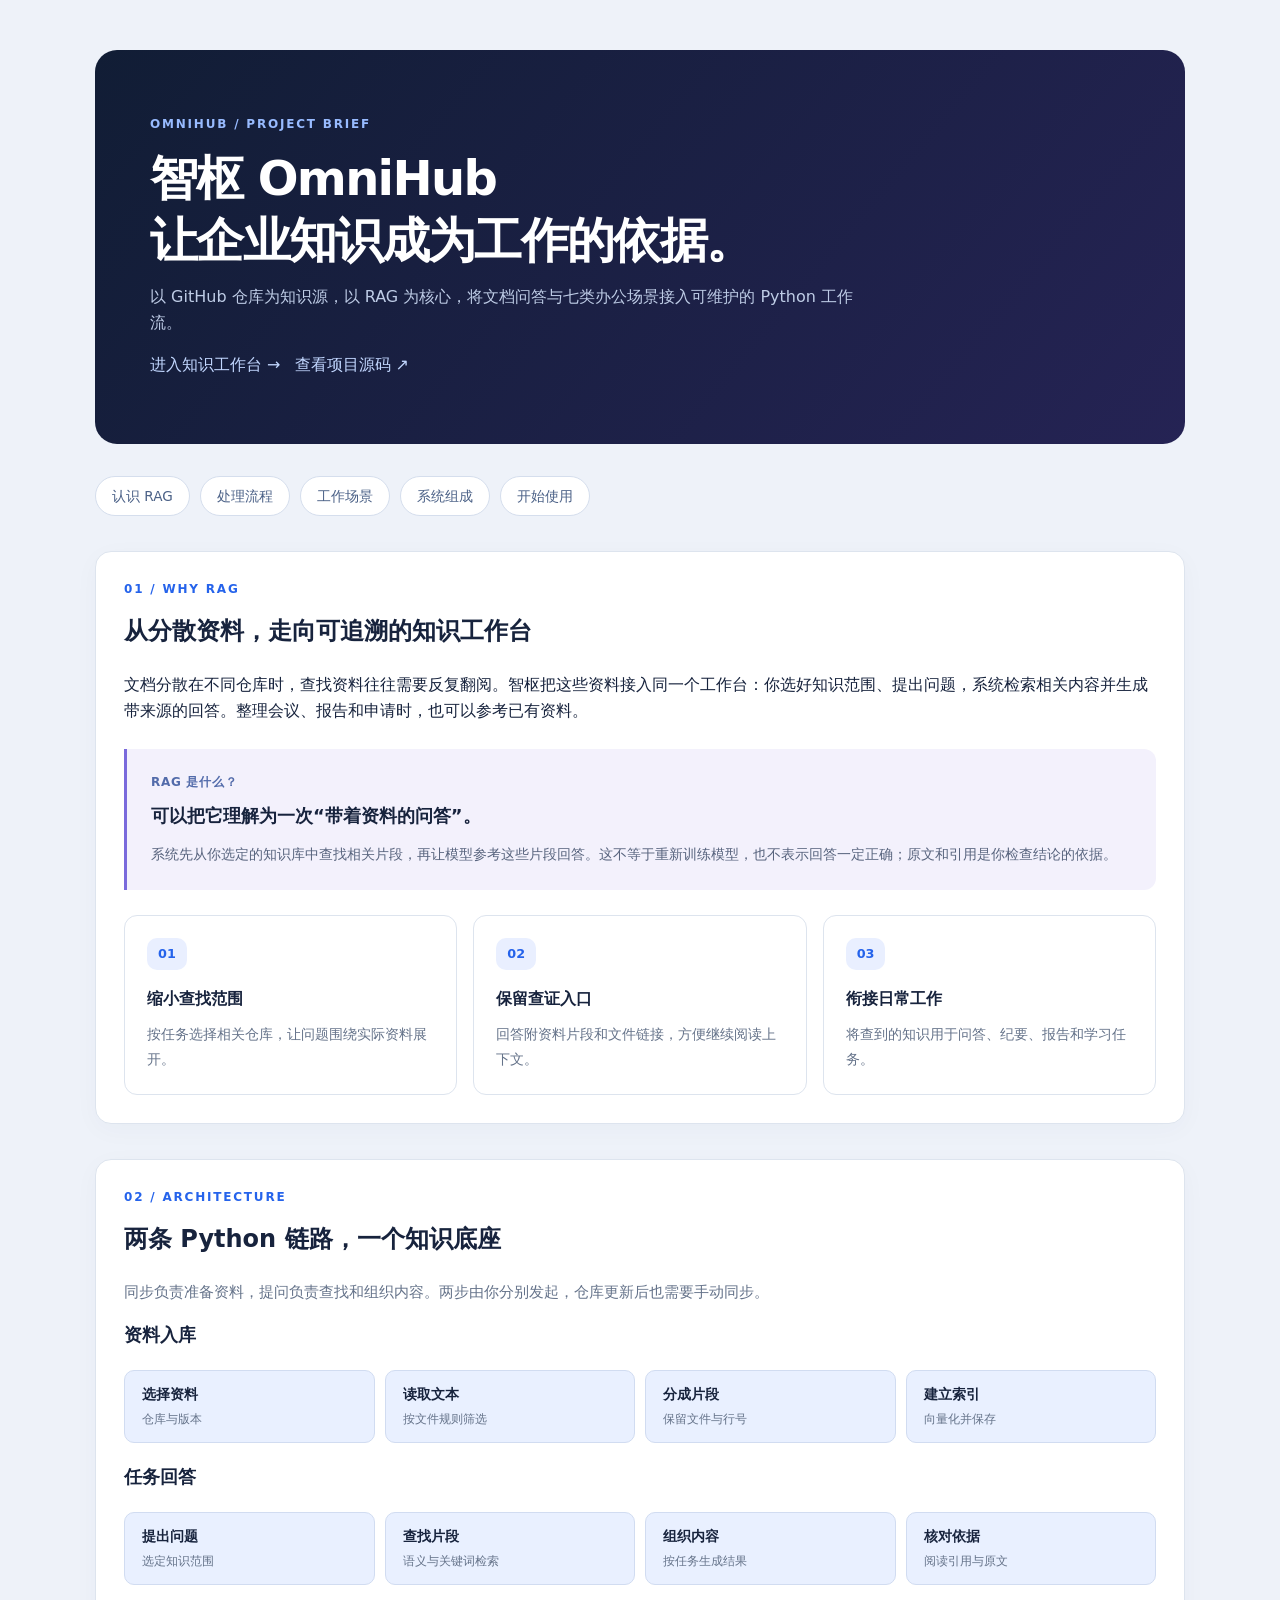
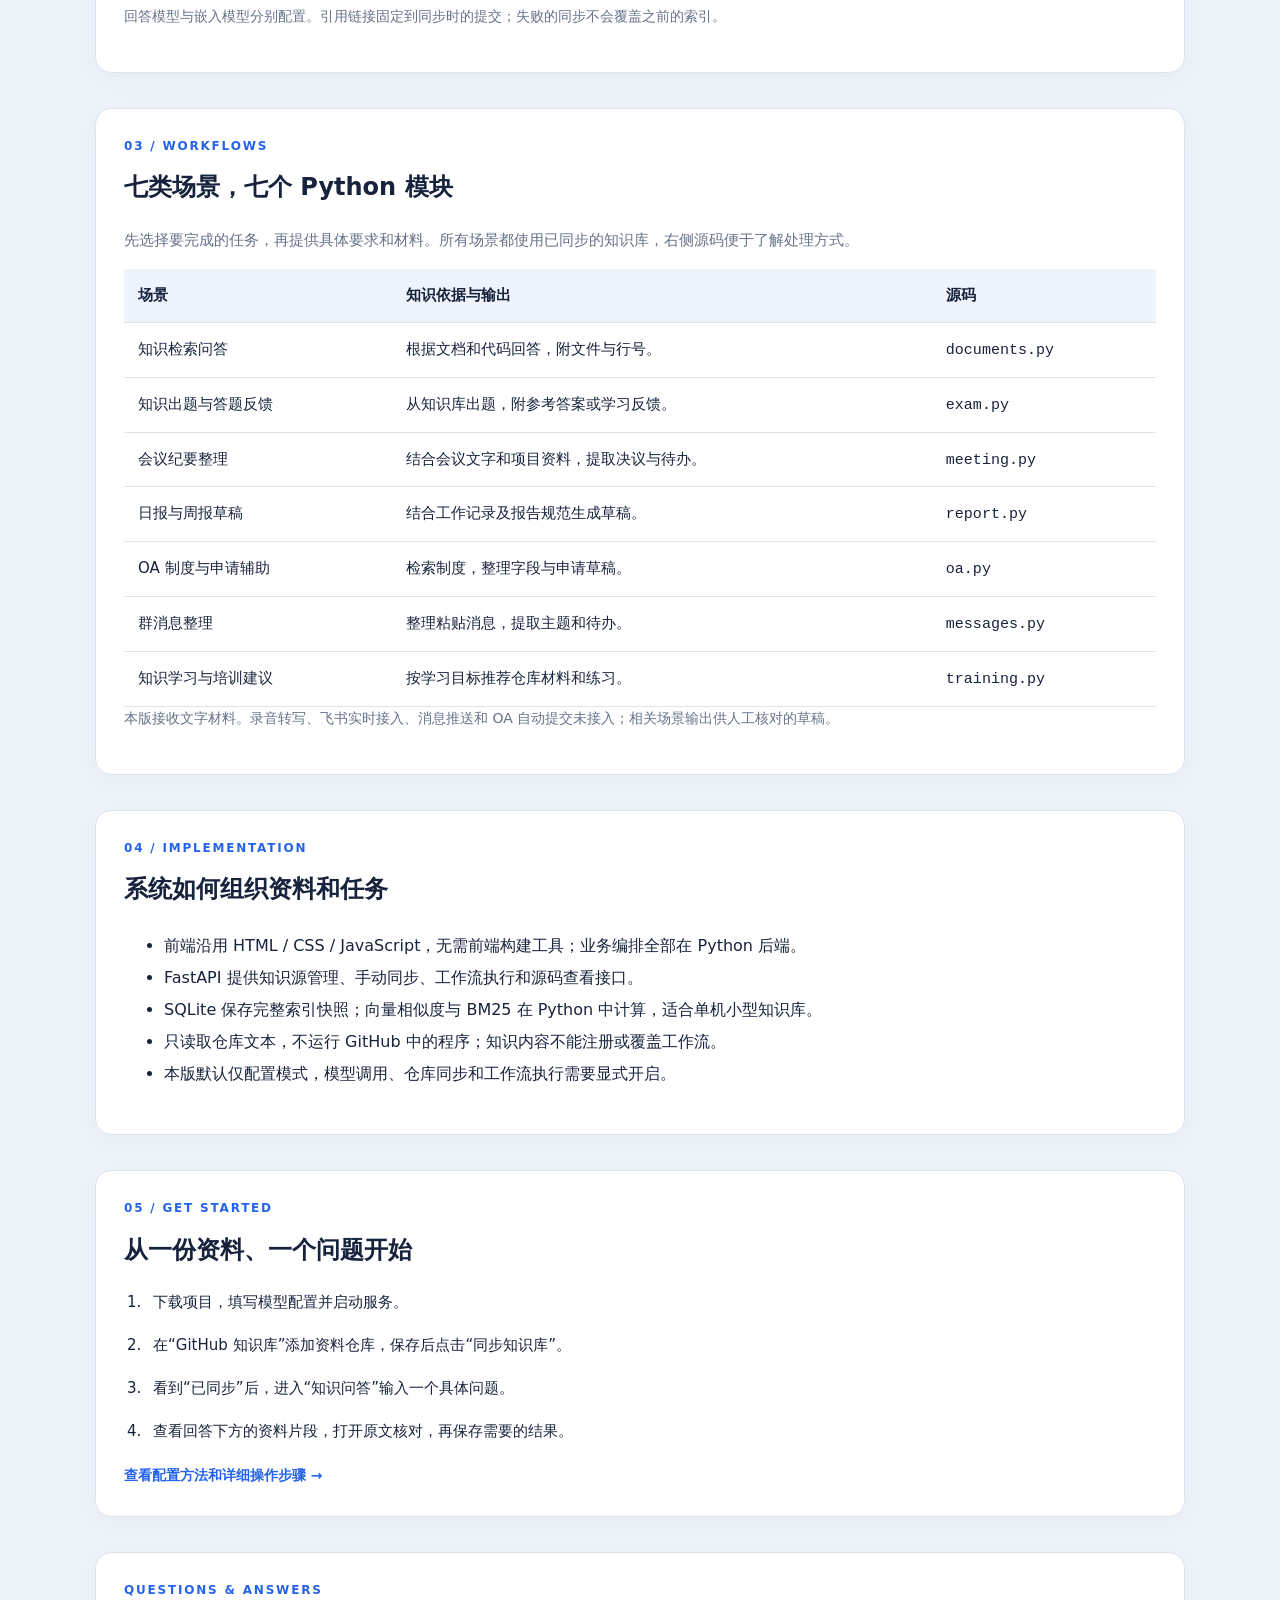
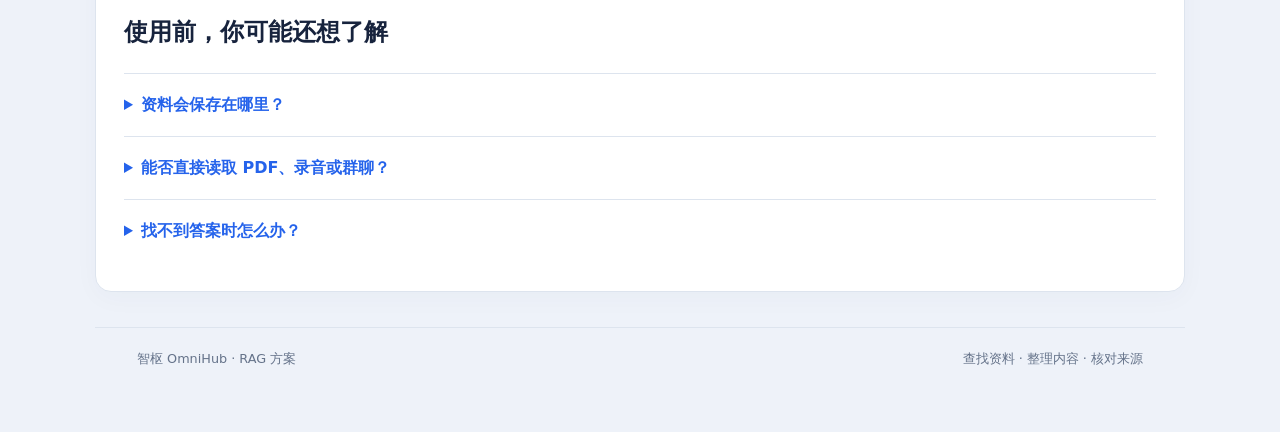
==== commit 1d4ca1df: "补充功能解释和操作提示，完善页面层次" ====
--- a/frontend/report.html
+++ b/frontend/report.html
@@ -3,9 +3,10 @@
 <head><meta charset="utf-8"><meta name="viewport" content="width=device-width, initial-scale=1"><meta name="description" content="智枢 OmniHub RAG 系统项目方案：GitHub 知识库、Python 工作流与可配置模型。"><title>智枢 OmniHub · RAG 知识工作台</title><link rel="stylesheet" href="./style.css"></head>
 <body class="report-body"><main class="report-wrap">
   <header class="report-hero"><div class="eyebrow">OMNIHUB / PROJECT BRIEF</div><h1>智枢 OmniHub<br>让企业知识成为工作的依据。</h1><p>以 GitHub 仓库为知识源，以 RAG 为核心，将文档问答与七类办公场景接入可维护的 Python 工作流。</p><div class="report-actions"><a href="./index.html">进入知识工作台 →</a><a href="https://github.com/XRH-RGB/zhengli" target="_blank" rel="noopener noreferrer">查看项目源码 ↗</a></div></header>
-  <section class="report-section panel"><div class="eyebrow">01 / WHY RAG</div><h2>从分散资料，走向可追溯的知识工作台</h2><p>文档分散在不同仓库时，查找资料往往需要反复翻阅。智枢把这些资料接入同一个工作台：你选好知识范围、提出问题，系统检索相关内容并生成带来源的回答。整理会议、报告和申请时，也可以参考已有资料。</p><p class="muted">从问题出发找到资料，再回到原文核对，让知识更方便地用在日常工作中。</p></section>
-  <section class="report-section panel"><div class="eyebrow">02 / ARCHITECTURE</div><h2>两条 Python 链路，一个知识底座</h2><h3>资料入库</h3><div class="architecture-flow"><span>GitHub 仓库 / 指定版本</span><span>文本筛选</span><span>保留行号分块</span><span>批量嵌入</span><span>SQLite 快照</span></div><h3>任务回答</h3><div class="architecture-flow"><span>问题 + 选定知识库</span><span>向量与 BM25 检索</span><span>融合排序</span><span>Python 场景函数</span><span>回答 + 文件引用</span></div><p class="muted">回答模型与嵌入模型分别配置。引用链接固定到同步时的提交；失败的同步不会覆盖之前的索引。</p></section>
-  <section class="report-section panel"><div class="eyebrow">03 / WORKFLOWS</div><h2>七类场景，七个 Python 模块</h2><div class="table-wrap"><table class="report-table"><thead><tr><th>场景</th><th>知识依据与输出</th><th>源码</th></tr></thead><tbody>
+  <nav class="report-nav" aria-label="页面目录"><a href="#overview">认识 RAG</a><a href="#architecture">处理流程</a><a href="#scenarios">工作场景</a><a href="#implementation">系统组成</a><a href="#start">开始使用</a></nav>
+  <section id="overview" class="report-section panel"><div class="eyebrow">01 / WHY RAG</div><h2>从分散资料，走向可追溯的知识工作台</h2><p>文档分散在不同仓库时，查找资料往往需要反复翻阅。智枢把这些资料接入同一个工作台：你选好知识范围、提出问题，系统检索相关内容并生成带来源的回答。整理会议、报告和申请时，也可以参考已有资料。</p><div class="definition-box"><span class="section-kicker">RAG 是什么？</span><h3>可以把它理解为一次“带着资料的问答”。</h3><p>系统先从你选定的知识库中查找相关片段，再让模型参考这些片段回答。这不等于重新训练模型，也不表示回答一定正确；原文和引用是你检查结论的依据。</p></div><div class="explain-grid"><article class="explain-card"><span class="step-number">01</span><h3>缩小查找范围</h3><p>按任务选择相关仓库，让问题围绕实际资料展开。</p></article><article class="explain-card"><span class="step-number">02</span><h3>保留查证入口</h3><p>回答附资料片段和文件链接，方便继续阅读上下文。</p></article><article class="explain-card"><span class="step-number">03</span><h3>衔接日常工作</h3><p>将查到的知识用于问答、纪要、报告和学习任务。</p></article></div></section>
+  <section id="architecture" class="report-section panel"><div class="eyebrow">02 / ARCHITECTURE</div><h2>两条 Python 链路，一个知识底座</h2><p class="section-lead">同步负责准备资料，提问负责查找和组织内容。两步由你分别发起，仓库更新后也需要手动同步。</p><h3>资料入库</h3><div class="architecture-flow"><span><b>选择资料</b><small>仓库与版本</small></span><span><b>读取文本</b><small>按文件规则筛选</small></span><span><b>分成片段</b><small>保留文件与行号</small></span><span><b>建立索引</b><small>向量化并保存</small></span></div><h3>任务回答</h3><div class="architecture-flow"><span><b>提出问题</b><small>选定知识范围</small></span><span><b>查找片段</b><small>语义与关键词检索</small></span><span><b>组织内容</b><small>按任务生成结果</small></span><span><b>核对依据</b><small>阅读引用与原文</small></span></div><p class="muted">回答模型与嵌入模型分别配置。引用链接固定到同步时的提交；失败的同步不会覆盖之前的索引。</p></section>
+  <section id="scenarios" class="report-section panel"><div class="eyebrow">03 / WORKFLOWS</div><h2>七类场景，七个 Python 模块</h2><p class="section-lead">先选择要完成的任务，再提供具体要求和材料。所有场景都使用已同步的知识库，右侧源码便于了解处理方式。</p><div class="table-wrap"><table class="report-table"><thead><tr><th>场景</th><th>知识依据与输出</th><th>源码</th></tr></thead><tbody>
     <tr><td>知识检索问答</td><td>根据文档和代码回答，附文件与行号。</td><td><code>documents.py</code></td></tr>
     <tr><td>知识出题与答题反馈</td><td>从知识库出题，附参考答案或学习反馈。</td><td><code>exam.py</code></td></tr>
     <tr><td>会议纪要整理</td><td>结合会议文字和项目资料，提取决议与待办。</td><td><code>meeting.py</code></td></tr>
@@ -14,7 +15,8 @@
     <tr><td>群消息整理</td><td>整理粘贴消息，提取主题和待办。</td><td><code>messages.py</code></td></tr>
     <tr><td>知识学习与培训建议</td><td>按学习目标推荐仓库材料和练习。</td><td><code>training.py</code></td></tr>
   </tbody></table></div><p class="muted">本版接收文字材料。录音转写、飞书实时接入、消息推送和 OA 自动提交未接入；相关场景输出供人工核对的草稿。</p></section>
-  <section class="report-section panel"><div class="eyebrow">04 / IMPLEMENTATION</div><h2>系统如何组织资料和任务</h2><ul class="report-list"><li>前端沿用 HTML / CSS / JavaScript，无需前端构建工具；业务编排全部在 Python 后端。</li><li>FastAPI 提供知识源管理、手动同步、工作流执行和源码查看接口。</li><li>SQLite 保存完整索引快照；向量相似度与 BM25 在 Python 中计算，适合单机小型知识库。</li><li>只读取仓库文本，不运行 GitHub 中的程序；知识内容不能注册或覆盖工作流。</li><li>本版默认仅配置模式，模型调用、仓库同步和工作流执行需要显式开启。</li></ul></section>
-  <section class="report-section panel"><div class="eyebrow">05 / GET STARTED</div><h2>从一份资料、一个问题开始</h2><ol class="setup-list"><li>下载项目，填写模型配置并启动服务。</li><li>在“GitHub 知识库”添加资料仓库，保存后点击“同步知识库”。</li><li>看到“已同步”后，进入“知识问答”输入一个具体问题。</li><li>查看回答下方的资料片段，打开原文核对，再保存需要的结果。</li></ol><a class="text-link" href="./index.html#settings">查看配置方法和详细操作步骤 →</a></section>
+  <section id="implementation" class="report-section panel"><div class="eyebrow">04 / IMPLEMENTATION</div><h2>系统如何组织资料和任务</h2><ul class="report-list"><li>前端沿用 HTML / CSS / JavaScript，无需前端构建工具；业务编排全部在 Python 后端。</li><li>FastAPI 提供知识源管理、手动同步、工作流执行和源码查看接口。</li><li>SQLite 保存完整索引快照；向量相似度与 BM25 在 Python 中计算，适合单机小型知识库。</li><li>只读取仓库文本，不运行 GitHub 中的程序；知识内容不能注册或覆盖工作流。</li><li>本版默认仅配置模式，模型调用、仓库同步和工作流执行需要显式开启。</li></ul></section>
+  <section id="start" class="report-section panel"><div class="eyebrow">05 / GET STARTED</div><h2>从一份资料、一个问题开始</h2><ol class="setup-list"><li>下载项目，填写模型配置并启动服务。</li><li>在“GitHub 知识库”添加资料仓库，保存后点击“同步知识库”。</li><li>看到“已同步”后，进入“知识问答”输入一个具体问题。</li><li>查看回答下方的资料片段，打开原文核对，再保存需要的结果。</li></ol><a class="text-link" href="./index.html#settings">查看配置方法和详细操作步骤 →</a></section>
+  <section class="report-section panel" aria-labelledby="faq-title"><div class="eyebrow">QUESTIONS & ANSWERS</div><h2 id="faq-title">使用前，你可能还想了解</h2><details class="usage-help"><summary>资料会保存在哪里？</summary><p>文件片段和向量保存在运行机器的 SQLite 数据库中。同步时，文本会发送到你配置的嵌入服务；生成回答时，相关片段会发送到回答模型。</p></details><details class="usage-help"><summary>能否直接读取 PDF、录音或群聊？</summary><p>目前主要读取 GitHub 中的 UTF-8 文本与代码。PDF、Word 和图片需先转为文本；会议与群消息需要手动粘贴文字，尚未接入录音转写或实时群聊。</p></details><details class="usage-help"><summary>找不到答案时怎么办？</summary><p>先确认选中的仓库已同步且包含相关资料，再把问题写得更具体。若原始资料没有答案，需要补充文档，不能仅靠调整提问获得可靠依据。</p></details></section>
   <footer class="footer"><span>智枢 OmniHub · RAG 方案</span><span>查找资料 · 整理内容 · 核对来源</span></footer>
 </main></body></html>
--- a/frontend/style.css
+++ b/frontend/style.css
@@ -4,3 +4,8 @@
 @media(prefers-reduced-motion:reduce){*{scroll-behavior:auto!important;transition:none!important}}
 
 .usage-help{border-top:1px solid var(--line);padding:18px 0}.usage-help summary{cursor:pointer;font-weight:600;color:var(--accent)}.usage-help[open] summary{margin-bottom:18px}.usage-help pre{max-width:100%;overflow:auto;background:var(--soft);padding:14px;border-radius:8px;white-space:pre-wrap;overflow-wrap:anywhere}.usage-help pre code{padding:0;background:none}
+
+/* Supporting explanations and page rhythm */
+.section-kicker{display:block;color:#526baa;font-size:.75rem;font-weight:700;letter-spacing:.06em;margin-bottom:8px}.intro-strip{display:flex;align-items:center;justify-content:space-between;gap:28px;padding:22px 26px;background:linear-gradient(110deg,#e5edff,#f1edff);border:1px solid #d5def4;border-radius:14px;margin-bottom:24px}.intro-strip p{max-width:740px;margin:0;color:#4a5d7e;font-size:.9rem}.intro-strip a{flex-shrink:0}.question-hints{border-top:1px solid var(--line);margin-top:25px;padding-top:20px}.question-hints p,.question-hints small{font-size:.8rem;color:var(--muted)}.example-line{display:flex;gap:12px;align-items:baseline;margin:10px 0;font-size:.8rem}.example-line>span{flex-shrink:0;color:#526baa;font-weight:600}.example-line q{color:#445672;quotes:none}.reading-guide{margin-top:38px}.section-heading{display:flex;align-items:end;justify-content:space-between;gap:24px;margin-bottom:18px}.section-heading p{margin:0;color:var(--muted);font-size:.8rem;max-width:320px}.explain-grid{display:grid;grid-template-columns:repeat(3,minmax(0,1fr));gap:16px}.explain-card{min-width:0;background:#ffffffb8;border:1px solid var(--line);border-radius:13px;padding:22px}.explain-card h3{font-size:1rem;margin:0 0 10px}.explain-card p{color:var(--muted);font-size:.85rem;line-height:1.85;margin:0}.step-number{display:inline-flex;color:var(--accent);background:#e9efff;border-radius:10px;padding:5px 11px;margin-bottom:16px;font-size:.8rem;font-weight:700}.journey{list-style:none;padding:0;margin:0 0 24px;display:grid;grid-template-columns:repeat(3,minmax(0,1fr));border:1px solid var(--line);background:#fff;border-radius:14px;overflow:hidden}.journey li{display:flex;align-items:center;gap:14px;padding:20px 24px;border-right:1px solid var(--line)}.journey li:last-child{border:0}.journey li>span{font-size:1.2rem;font-weight:700;color:#526baa}.journey b{display:block;font-size:.9rem}.journey small{display:block;font-size:.8rem}.knowledge-notes{margin-top:22px}.model-notes{margin-bottom:24px}.tag-row{display:flex;gap:6px;flex-wrap:wrap;margin-top:15px}.tag-row span{background:#edf2fa;color:#536b92;border-radius:5px;padding:3px 8px;font-size:.7rem}.field-help{font-size:.8rem;color:var(--muted);margin:10px 0 0}.handoff-note{display:flex;align-items:start;gap:16px;background:#e8f1ee;border:1px solid #cfdfd8;border-radius:12px;padding:22px;margin-top:24px}.handoff-note h3{font-size:.95rem;color:#315f51;margin-bottom:7px}.handoff-note p{font-size:.85rem;color:#4d6c62;margin:0}.note-symbol{color:#315f51;font-size:1.25rem}.report-nav{display:flex;gap:10px;flex-wrap:wrap;padding:4px 0 0}.report-nav a{font-size:.85rem;padding:8px 16px;border:1px solid #d5deed;border-radius:24px;background:white;color:#4b6187}.report-section{scroll-margin-top:24px}.definition-box{border-left:3px solid #7a6adc;background:#f3f1fc;padding:24px;border-radius:0 12px 12px 0;margin:25px 0}.definition-box h3{font-size:1.12rem;margin-bottom:12px}.definition-box p{color:#58647e;font-size:.9rem;margin:0}.section-lead{color:var(--muted);font-size:.95rem;max-width:780px}.architecture-flow span{flex:1;min-width:150px}.architecture-flow b,.architecture-flow small{display:block}.architecture-flow small{margin-top:4px;font-size:.75rem}.report-section .usage-help p{font-size:.9rem;color:var(--muted);margin:14px 0 0;max-width:820px}
+@media(max-width:1150px){.explain-grid{gap:12px}.explain-card{padding:18px}.intro-strip{gap:20px}.journey li{padding:18px 16px}}
+@media(max-width:760px){.explain-grid{grid-template-columns:1fr}.intro-strip,.section-heading{align-items:start;flex-direction:column;gap:16px}.intro-strip{padding:20px}.journey{grid-template-columns:1fr}.journey li{border-right:0;border-bottom:1px solid var(--line);padding:14px 20px}.example-line{flex-direction:column;gap:4px}.section-heading p{max-width:none}.report-nav{gap:7px}.report-nav a{padding:6px 12px;font-size:.8rem}.definition-box{padding:20px}.architecture-flow span{min-width:calc(50% - 10px)}}
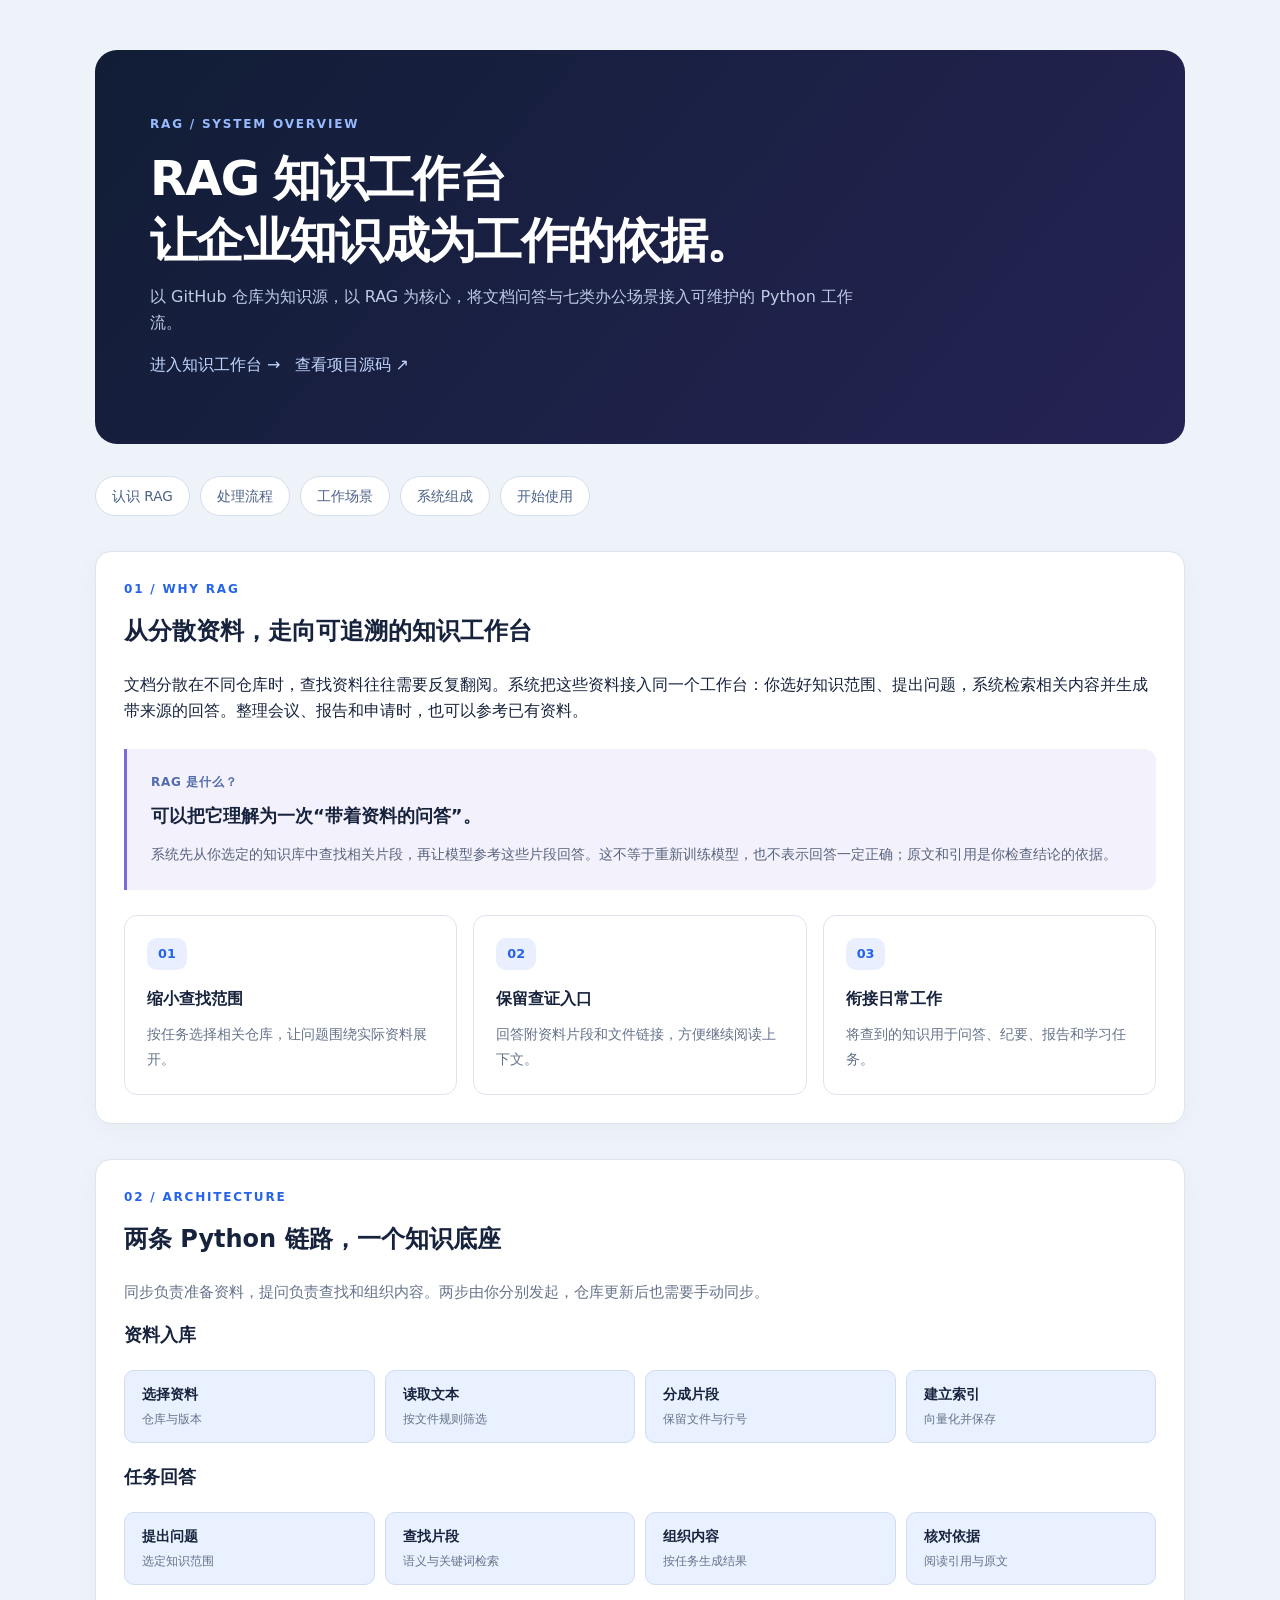
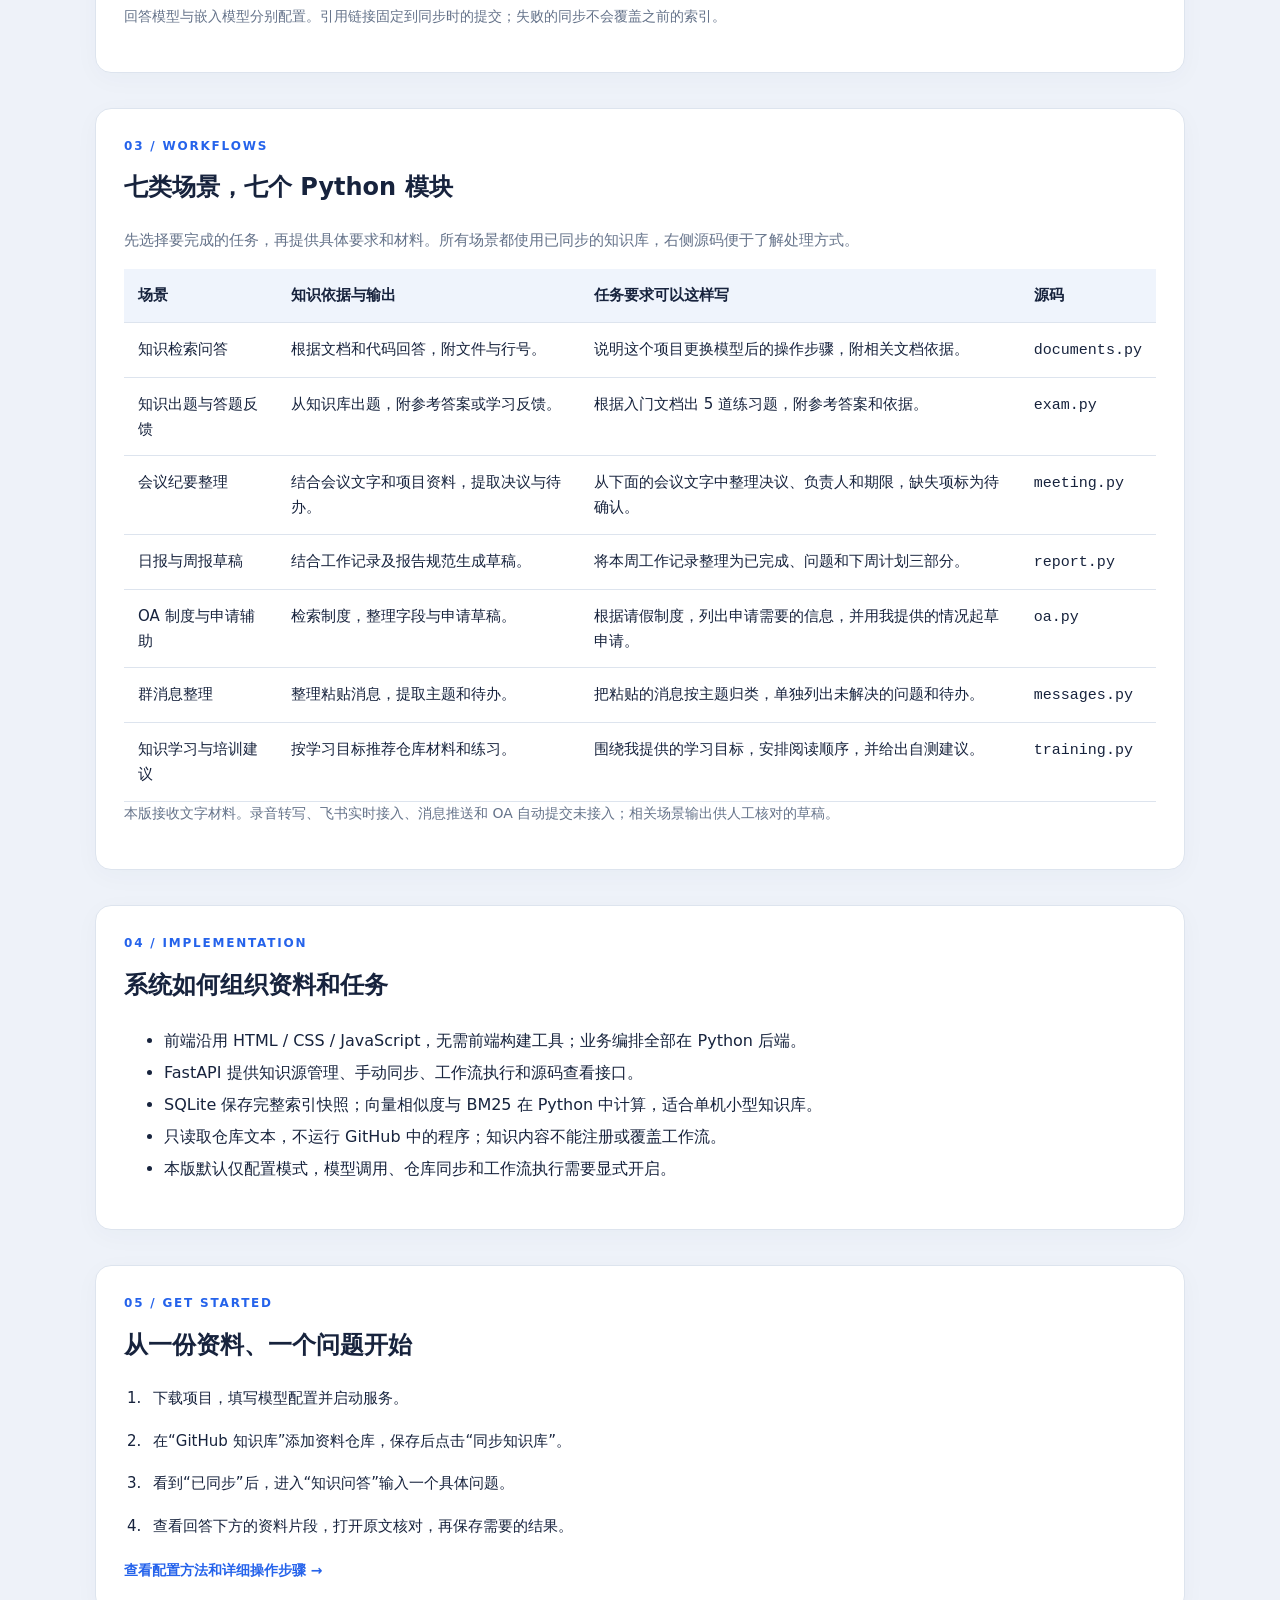
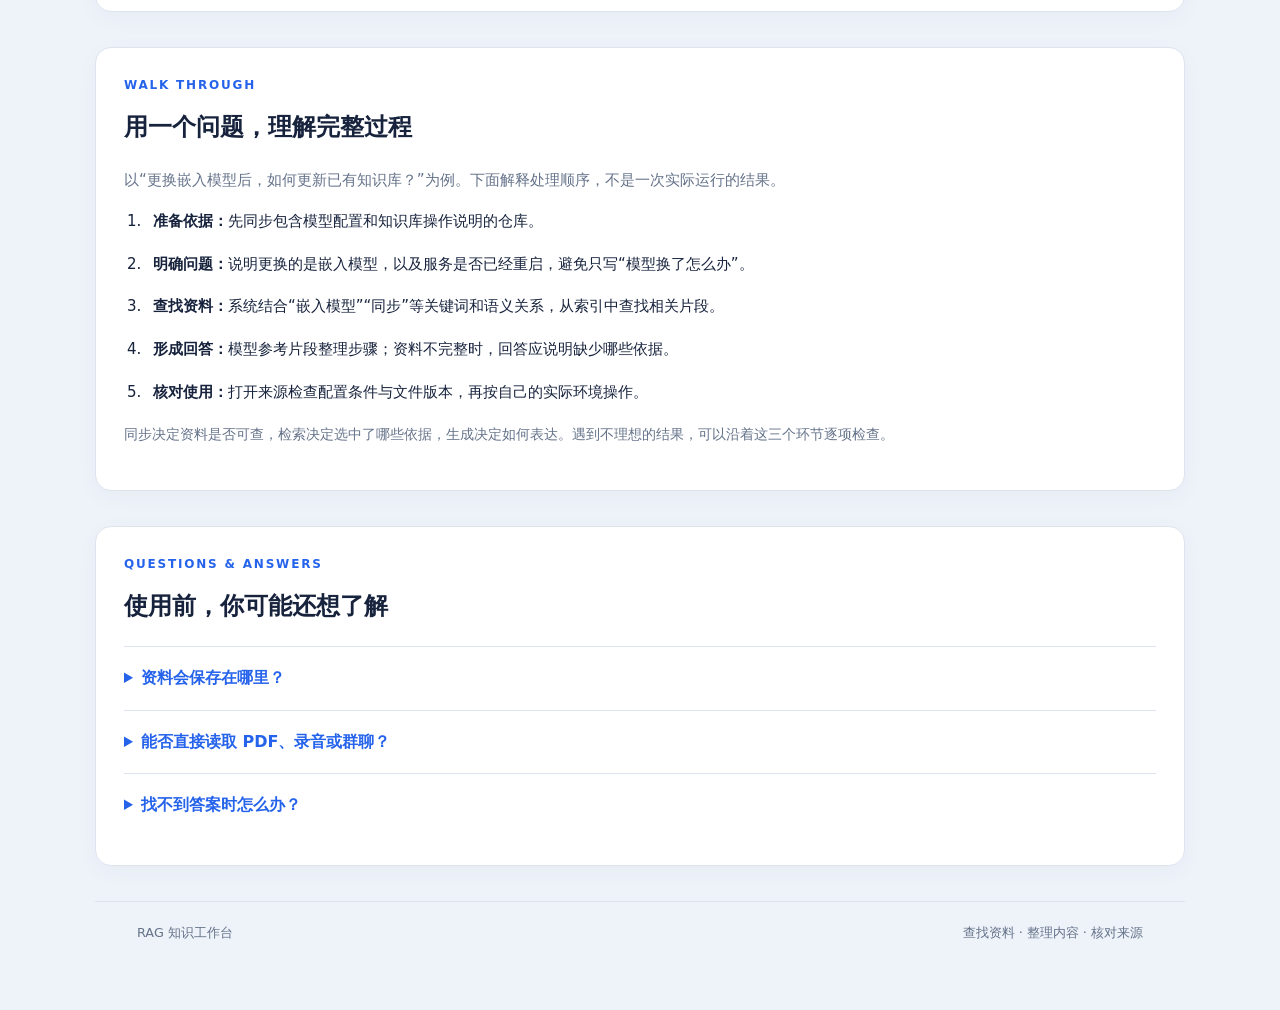
==== commit be0ca074: "统一页面通用名称并补充问答与工作流讲解" ====
--- a/frontend/report.html
+++ b/frontend/report.html
@@ -1,22 +1,23 @@
 <!doctype html>
 <html lang="zh-CN">
-<head><meta charset="utf-8"><meta name="viewport" content="width=device-width, initial-scale=1"><meta name="description" content="智枢 OmniHub RAG 系统项目方案：GitHub 知识库、Python 工作流与可配置模型。"><title>智枢 OmniHub · RAG 知识工作台</title><link rel="stylesheet" href="./style.css"></head>
+<head><meta charset="utf-8"><meta name="viewport" content="width=device-width, initial-scale=1"><meta name="description" content="RAG 系统介绍：GitHub 知识库、Python 工作流与可配置模型。"><title>RAG 知识工作台 · 系统介绍</title><link rel="stylesheet" href="./style.css"></head>
 <body class="report-body"><main class="report-wrap">
-  <header class="report-hero"><div class="eyebrow">OMNIHUB / PROJECT BRIEF</div><h1>智枢 OmniHub<br>让企业知识成为工作的依据。</h1><p>以 GitHub 仓库为知识源，以 RAG 为核心，将文档问答与七类办公场景接入可维护的 Python 工作流。</p><div class="report-actions"><a href="./index.html">进入知识工作台 →</a><a href="https://github.com/XRH-RGB/zhengli" target="_blank" rel="noopener noreferrer">查看项目源码 ↗</a></div></header>
+  <header class="report-hero"><div class="eyebrow">RAG / SYSTEM OVERVIEW</div><h1>RAG 知识工作台<br>让企业知识成为工作的依据。</h1><p>以 GitHub 仓库为知识源，以 RAG 为核心，将文档问答与七类办公场景接入可维护的 Python 工作流。</p><div class="report-actions"><a href="./index.html">进入知识工作台 →</a><a href="https://github.com/XRH-RGB/zhengli" target="_blank" rel="noopener noreferrer">查看项目源码 ↗</a></div></header>
   <nav class="report-nav" aria-label="页面目录"><a href="#overview">认识 RAG</a><a href="#architecture">处理流程</a><a href="#scenarios">工作场景</a><a href="#implementation">系统组成</a><a href="#start">开始使用</a></nav>
-  <section id="overview" class="report-section panel"><div class="eyebrow">01 / WHY RAG</div><h2>从分散资料，走向可追溯的知识工作台</h2><p>文档分散在不同仓库时，查找资料往往需要反复翻阅。智枢把这些资料接入同一个工作台：你选好知识范围、提出问题，系统检索相关内容并生成带来源的回答。整理会议、报告和申请时，也可以参考已有资料。</p><div class="definition-box"><span class="section-kicker">RAG 是什么？</span><h3>可以把它理解为一次“带着资料的问答”。</h3><p>系统先从你选定的知识库中查找相关片段，再让模型参考这些片段回答。这不等于重新训练模型，也不表示回答一定正确；原文和引用是你检查结论的依据。</p></div><div class="explain-grid"><article class="explain-card"><span class="step-number">01</span><h3>缩小查找范围</h3><p>按任务选择相关仓库，让问题围绕实际资料展开。</p></article><article class="explain-card"><span class="step-number">02</span><h3>保留查证入口</h3><p>回答附资料片段和文件链接，方便继续阅读上下文。</p></article><article class="explain-card"><span class="step-number">03</span><h3>衔接日常工作</h3><p>将查到的知识用于问答、纪要、报告和学习任务。</p></article></div></section>
+  <section id="overview" class="report-section panel"><div class="eyebrow">01 / WHY RAG</div><h2>从分散资料，走向可追溯的知识工作台</h2><p>文档分散在不同仓库时，查找资料往往需要反复翻阅。系统把这些资料接入同一个工作台：你选好知识范围、提出问题，系统检索相关内容并生成带来源的回答。整理会议、报告和申请时，也可以参考已有资料。</p><div class="definition-box"><span class="section-kicker">RAG 是什么？</span><h3>可以把它理解为一次“带着资料的问答”。</h3><p>系统先从你选定的知识库中查找相关片段，再让模型参考这些片段回答。这不等于重新训练模型，也不表示回答一定正确；原文和引用是你检查结论的依据。</p></div><div class="explain-grid"><article class="explain-card"><span class="step-number">01</span><h3>缩小查找范围</h3><p>按任务选择相关仓库，让问题围绕实际资料展开。</p></article><article class="explain-card"><span class="step-number">02</span><h3>保留查证入口</h3><p>回答附资料片段和文件链接，方便继续阅读上下文。</p></article><article class="explain-card"><span class="step-number">03</span><h3>衔接日常工作</h3><p>将查到的知识用于问答、纪要、报告和学习任务。</p></article></div></section>
   <section id="architecture" class="report-section panel"><div class="eyebrow">02 / ARCHITECTURE</div><h2>两条 Python 链路，一个知识底座</h2><p class="section-lead">同步负责准备资料，提问负责查找和组织内容。两步由你分别发起，仓库更新后也需要手动同步。</p><h3>资料入库</h3><div class="architecture-flow"><span><b>选择资料</b><small>仓库与版本</small></span><span><b>读取文本</b><small>按文件规则筛选</small></span><span><b>分成片段</b><small>保留文件与行号</small></span><span><b>建立索引</b><small>向量化并保存</small></span></div><h3>任务回答</h3><div class="architecture-flow"><span><b>提出问题</b><small>选定知识范围</small></span><span><b>查找片段</b><small>语义与关键词检索</small></span><span><b>组织内容</b><small>按任务生成结果</small></span><span><b>核对依据</b><small>阅读引用与原文</small></span></div><p class="muted">回答模型与嵌入模型分别配置。引用链接固定到同步时的提交；失败的同步不会覆盖之前的索引。</p></section>
-  <section id="scenarios" class="report-section panel"><div class="eyebrow">03 / WORKFLOWS</div><h2>七类场景，七个 Python 模块</h2><p class="section-lead">先选择要完成的任务，再提供具体要求和材料。所有场景都使用已同步的知识库，右侧源码便于了解处理方式。</p><div class="table-wrap"><table class="report-table"><thead><tr><th>场景</th><th>知识依据与输出</th><th>源码</th></tr></thead><tbody>
-    <tr><td>知识检索问答</td><td>根据文档和代码回答，附文件与行号。</td><td><code>documents.py</code></td></tr>
-    <tr><td>知识出题与答题反馈</td><td>从知识库出题，附参考答案或学习反馈。</td><td><code>exam.py</code></td></tr>
-    <tr><td>会议纪要整理</td><td>结合会议文字和项目资料，提取决议与待办。</td><td><code>meeting.py</code></td></tr>
-    <tr><td>日报与周报草稿</td><td>结合工作记录及报告规范生成草稿。</td><td><code>report.py</code></td></tr>
-    <tr><td>OA 制度与申请辅助</td><td>检索制度，整理字段与申请草稿。</td><td><code>oa.py</code></td></tr>
-    <tr><td>群消息整理</td><td>整理粘贴消息，提取主题和待办。</td><td><code>messages.py</code></td></tr>
-    <tr><td>知识学习与培训建议</td><td>按学习目标推荐仓库材料和练习。</td><td><code>training.py</code></td></tr>
+  <section id="scenarios" class="report-section panel"><div class="eyebrow">03 / WORKFLOWS</div><h2>七类场景，七个 Python 模块</h2><p class="section-lead">先选择要完成的任务，再提供具体要求和材料。所有场景都使用已同步的知识库，右侧源码便于了解处理方式。</p><div class="table-wrap"><table class="report-table"><thead><tr><th>场景</th><th>知识依据与输出</th><th>任务要求可以这样写</th><th>源码</th></tr></thead><tbody>
+    <tr><td>知识检索问答</td><td>根据文档和代码回答，附文件与行号。</td><td>说明这个项目更换模型后的操作步骤，附相关文档依据。</td><td><code>documents.py</code></td></tr>
+    <tr><td>知识出题与答题反馈</td><td>从知识库出题，附参考答案或学习反馈。</td><td>根据入门文档出 5 道练习题，附参考答案和依据。</td><td><code>exam.py</code></td></tr>
+    <tr><td>会议纪要整理</td><td>结合会议文字和项目资料，提取决议与待办。</td><td>从下面的会议文字中整理决议、负责人和期限，缺失项标为待确认。</td><td><code>meeting.py</code></td></tr>
+    <tr><td>日报与周报草稿</td><td>结合工作记录及报告规范生成草稿。</td><td>将本周工作记录整理为已完成、问题和下周计划三部分。</td><td><code>report.py</code></td></tr>
+    <tr><td>OA 制度与申请辅助</td><td>检索制度，整理字段与申请草稿。</td><td>根据请假制度，列出申请需要的信息，并用我提供的情况起草申请。</td><td><code>oa.py</code></td></tr>
+    <tr><td>群消息整理</td><td>整理粘贴消息，提取主题和待办。</td><td>把粘贴的消息按主题归类，单独列出未解决的问题和待办。</td><td><code>messages.py</code></td></tr>
+    <tr><td>知识学习与培训建议</td><td>按学习目标推荐仓库材料和练习。</td><td>围绕我提供的学习目标，安排阅读顺序，并给出自测建议。</td><td><code>training.py</code></td></tr>
   </tbody></table></div><p class="muted">本版接收文字材料。录音转写、飞书实时接入、消息推送和 OA 自动提交未接入；相关场景输出供人工核对的草稿。</p></section>
   <section id="implementation" class="report-section panel"><div class="eyebrow">04 / IMPLEMENTATION</div><h2>系统如何组织资料和任务</h2><ul class="report-list"><li>前端沿用 HTML / CSS / JavaScript，无需前端构建工具；业务编排全部在 Python 后端。</li><li>FastAPI 提供知识源管理、手动同步、工作流执行和源码查看接口。</li><li>SQLite 保存完整索引快照；向量相似度与 BM25 在 Python 中计算，适合单机小型知识库。</li><li>只读取仓库文本，不运行 GitHub 中的程序；知识内容不能注册或覆盖工作流。</li><li>本版默认仅配置模式，模型调用、仓库同步和工作流执行需要显式开启。</li></ul></section>
   <section id="start" class="report-section panel"><div class="eyebrow">05 / GET STARTED</div><h2>从一份资料、一个问题开始</h2><ol class="setup-list"><li>下载项目，填写模型配置并启动服务。</li><li>在“GitHub 知识库”添加资料仓库，保存后点击“同步知识库”。</li><li>看到“已同步”后，进入“知识问答”输入一个具体问题。</li><li>查看回答下方的资料片段，打开原文核对，再保存需要的结果。</li></ol><a class="text-link" href="./index.html#settings">查看配置方法和详细操作步骤 →</a></section>
+  <section class="report-section panel" aria-labelledby="walkthrough-title"><div class="eyebrow">WALK THROUGH</div><h2 id="walkthrough-title">用一个问题，理解完整过程</h2><p class="section-lead">以“更换嵌入模型后，如何更新已有知识库？”为例。下面解释处理顺序，不是一次实际运行的结果。</p><ol class="setup-list"><li><b>准备依据：</b>先同步包含模型配置和知识库操作说明的仓库。</li><li><b>明确问题：</b>说明更换的是嵌入模型，以及服务是否已经重启，避免只写“模型换了怎么办”。</li><li><b>查找资料：</b>系统结合“嵌入模型”“同步”等关键词和语义关系，从索引中查找相关片段。</li><li><b>形成回答：</b>模型参考片段整理步骤；资料不完整时，回答应说明缺少哪些依据。</li><li><b>核对使用：</b>打开来源检查配置条件与文件版本，再按自己的实际环境操作。</li></ol><p class="muted">同步决定资料是否可查，检索决定选中了哪些依据，生成决定如何表达。遇到不理想的结果，可以沿着这三个环节逐项检查。</p></section>
   <section class="report-section panel" aria-labelledby="faq-title"><div class="eyebrow">QUESTIONS & ANSWERS</div><h2 id="faq-title">使用前，你可能还想了解</h2><details class="usage-help"><summary>资料会保存在哪里？</summary><p>文件片段和向量保存在运行机器的 SQLite 数据库中。同步时，文本会发送到你配置的嵌入服务；生成回答时，相关片段会发送到回答模型。</p></details><details class="usage-help"><summary>能否直接读取 PDF、录音或群聊？</summary><p>目前主要读取 GitHub 中的 UTF-8 文本与代码。PDF、Word 和图片需先转为文本；会议与群消息需要手动粘贴文字，尚未接入录音转写或实时群聊。</p></details><details class="usage-help"><summary>找不到答案时怎么办？</summary><p>先确认选中的仓库已同步且包含相关资料，再把问题写得更具体。若原始资料没有答案，需要补充文档，不能仅靠调整提问获得可靠依据。</p></details></section>
-  <footer class="footer"><span>智枢 OmniHub · RAG 方案</span><span>查找资料 · 整理内容 · 核对来源</span></footer>
+  <footer class="footer"><span>RAG 知识工作台</span><span>查找资料 · 整理内容 · 核对来源</span></footer>
 </main></body></html>
